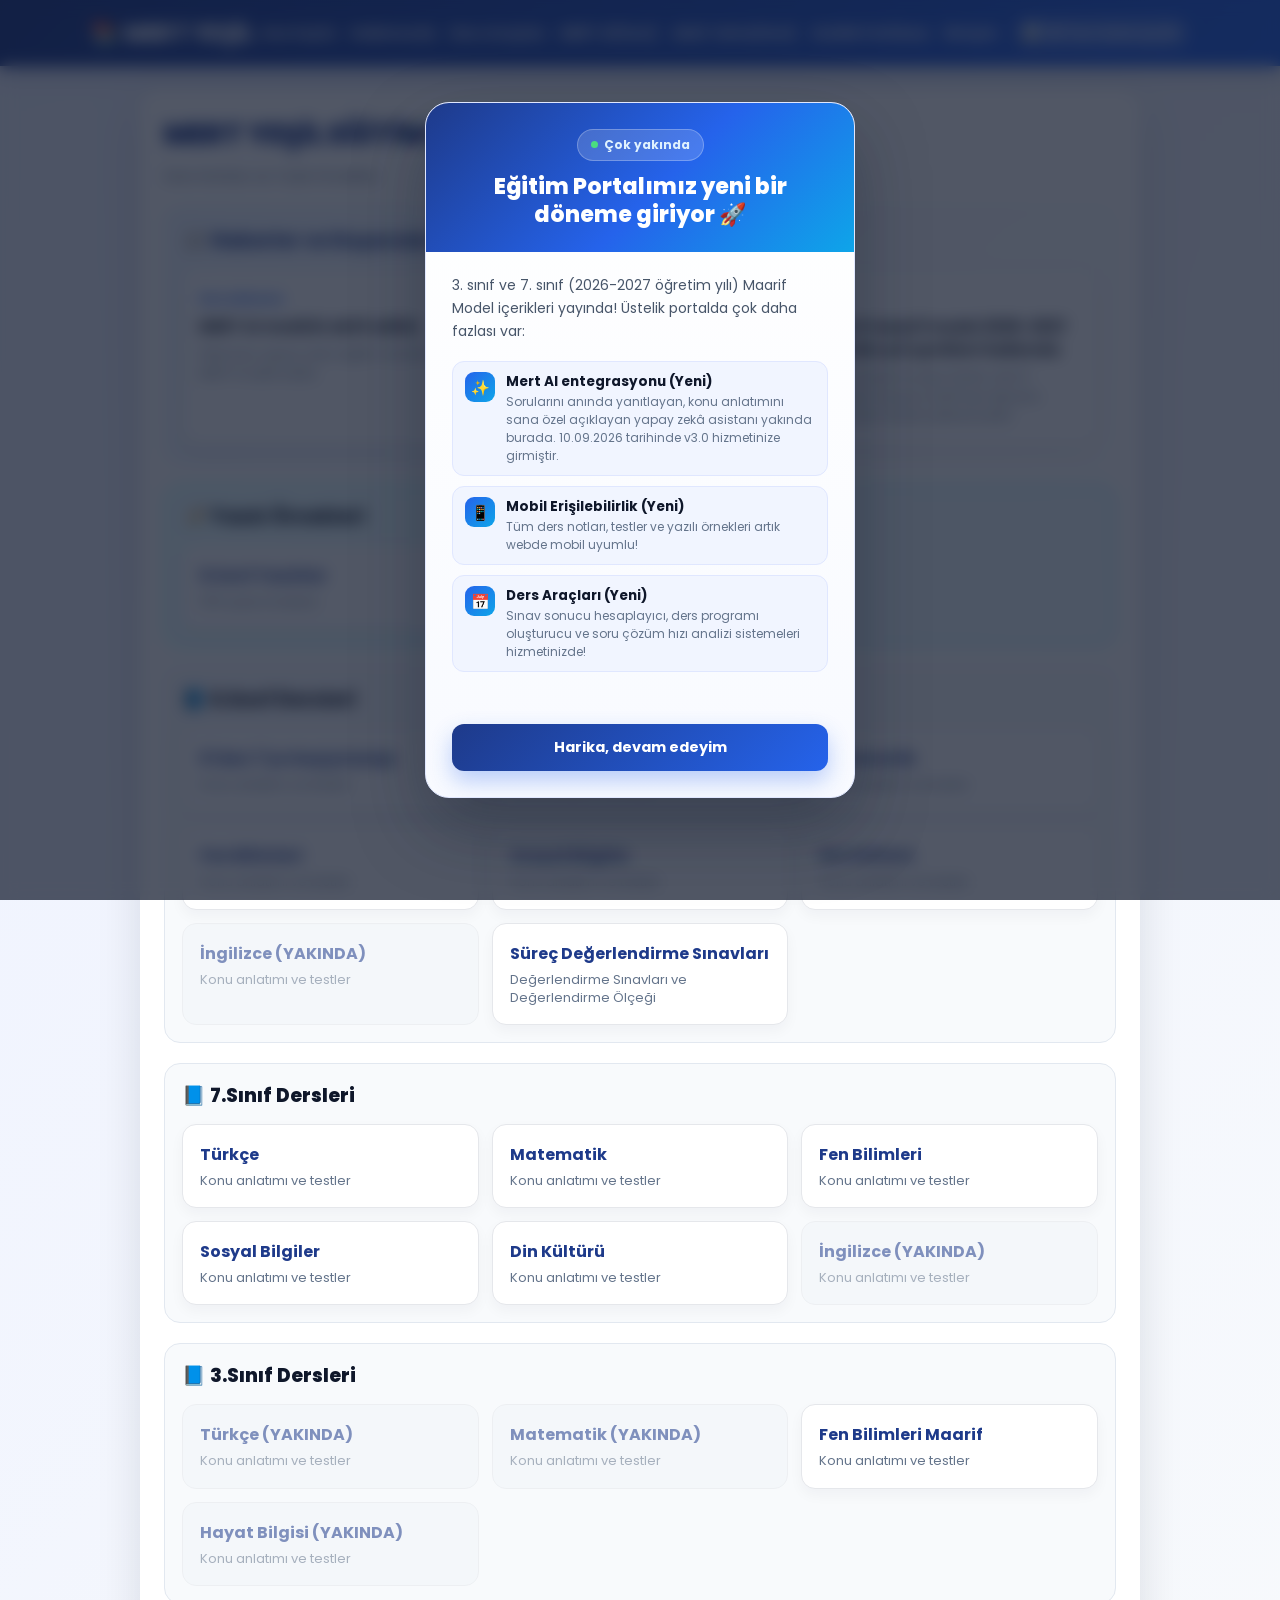
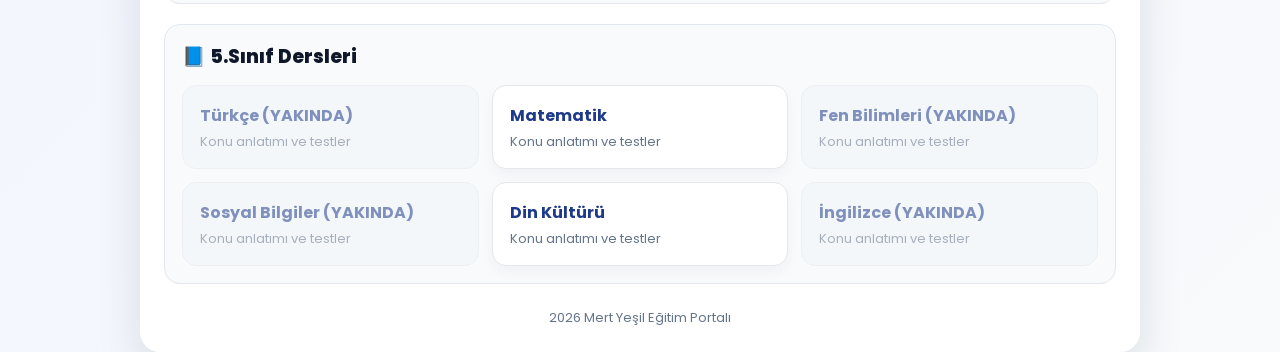
==== index.html @ f97c69ec "Rename index (1).html to index.html" ====
<!DOCTYPE html>
<html lang="tr">
<head>
<meta charset="UTF-8">
<meta name="viewport" content="width=device-width, initial-scale=1.0">
<meta name="description" content="6. Sınıf, 7. Sınıf, 5. Sınıf ve 3. Sınıf için ders notları, konu anlatımları, testler ve yazılıya hazırlık örnekleri.">
<meta name="theme-color" content="#1e3a8a">
<link rel="preconnect" href="https://fonts.googleapis.com">
<link rel="preconnect" href="https://fonts.gstatic.com" crossorigin>
<link href="https://fonts.googleapis.com/css2?family=Poppins:wght@400;500;600;700;800;900&display=swap" rel="stylesheet">
<meta name="msvalidate.01" content="4CDAB2EF53D8ACE0AD81A5FC4C48B3BE" />

<title>MERT YEŞİL Eğitim Portalı</title>

<style>
*{
margin:0;
padding:0;
box-sizing:border-box;
font-family:'Poppins',Arial,sans-serif;
}

body{
background:linear-gradient(135deg,#eef2ff,#f8fafc);
color:#0f172a;
}

header{
background:linear-gradient(135deg,#1e3a8a,#2563eb);
color:white;
padding:16px;
box-shadow:0 6px 18px rgba(30,58,138,0.25);
}

.menu{
max-width:1100px;
margin:auto;
display:flex;
justify-content:space-between;
align-items:center;
flex-wrap:wrap;
}

.logo{
font-size:23px;
font-weight:800;
letter-spacing:.3px;
}

.nav{
display:flex;
align-items:center;
gap:14px;
flex-wrap:wrap;
}

.nav a{
color:white;
text-decoration:none;
font-weight:600;
font-size:14px;
}

.nav a:hover{
opacity:0.8;
}

.site-stats{
background:rgba(255,255,255,0.15);
padding:7px 12px;
border-radius:999px;
font-size:13px;
font-weight:700;
}

.container{
max-width:1000px;
margin:auto;
margin-top:24px;
background:white;
padding:24px;
border-radius:20px;
box-shadow:0 18px 45px rgba(15,23,42,0.12);
}

.mainTitle{
font-size:28px;
font-weight:900;
color:#1e3a8a;
margin-bottom:8px;
}

.altBaslik{
color:#64748b;
margin-bottom:18px;
font-size:15px;
}

.news-section{
margin-top:20px;
background:linear-gradient(135deg,#eff6ff,#ffffff);
border:1px solid #dbeafe;
border-radius:16px;
padding:18px;
}

.news-title{
font-size:19px;
font-weight:800;
color:#1e3a8a;
margin-bottom:14px;
}

.news-grid{
display:grid;
grid-template-columns:repeat(3,1fr);
gap:12px;
}

.news-card{
background:white;
border:1px solid #e2e8f0;
border-radius:14px;
padding:15px;
box-shadow:0 8px 18px rgba(15,23,42,0.06);
}

.news-card span{
display:inline-block;
font-size:12px;
font-weight:800;
color:#2563eb;
margin-bottom:7px;
}

.news-card h3{
font-size:15px;
color:#0f172a;
margin-bottom:6px;
}

.news-card p{
font-size:13px;
color:#64748b;
line-height:1.5;
}

.class-section{
margin-top:20px;
background:#f8fafc;
border-radius:16px;
padding:17px;
border:1px solid #e2e8f0;
}

.class-title{
font-size:19px;
font-weight:800;
margin-bottom:14px;
color:#0f172a;
}

.lesson-grid{
display:grid;
grid-template-columns:repeat(3,1fr);
gap:13px;
}

.lesson{
background:white;
border-radius:14px;
padding:17px;
border:1px solid #e5e7eb;
text-decoration:none;
transition:0.25s;
box-shadow:0 6px 14px rgba(15,23,42,0.04);
display:block;
}

.lesson:hover{
transform:translateY(-4px);
box-shadow:0 14px 26px rgba(30,58,138,0.15);
border-color:#bfdbfe;
}

.lesson h3{
color:#1e3a8a;
font-size:16px;
margin-bottom:5px;
}

.lesson p{
font-size:13px;
color:#64748b;
line-height:1.4;
}

.yazili{
background:linear-gradient(135deg,#ecfeff,#f0f9ff);
border:1px solid #67e8f9;
}

/* Yakında (henüz yayınlanmamış) dersler için stil */
.lesson.yakinda{
pointer-events:none;
cursor:default;
opacity:0.55;
background:#f1f5f9;
box-shadow:none;
}

.lesson.yakinda:hover{
transform:none;
box-shadow:none;
border-color:#e5e7eb;
}

.footer{
margin-top:24px;
text-align:center;
font-size:13px;
color:#64748b;
}

/* DUYURU */

#duyuruArka{
position:fixed;
inset:0;
background:rgba(15,23,42,0.72);
backdrop-filter:blur(8px);
display:flex;
align-items:center;
justify-content:center;
z-index:9999;
padding:20px;
}

#duyuruKutu{
position:relative;
background:linear-gradient(180deg,#ffffff,#f8faff);
width:100%;
max-width:430px;
padding:0;
border-radius:24px;
text-align:center;
box-shadow:0 30px 70px rgba(15,23,42,0.35);
animation:duyuruAc .3s cubic-bezier(.2,.8,.2,1);
overflow:hidden;
border:1px solid #e0e7ff;
}

.duyuru-ust{
background:linear-gradient(135deg,#1e3a8a,#2563eb 55%,#0ea5e9);
padding:26px 26px 22px;
position:relative;
}

.duyuru-rozet{
display:inline-flex;
align-items:center;
gap:6px;
background:rgba(255,255,255,0.16);
color:#e0f2fe;
font-size:12px;
font-weight:700;
padding:6px 13px;
border-radius:999px;
margin-bottom:12px;
border:1px solid rgba(255,255,255,0.25);
}

.duyuru-rozet .nokta{
width:7px;
height:7px;
border-radius:50%;
background:#4ade80;
box-shadow:0 0 0 0 rgba(74,222,128,.6);
animation:nabiz 1.8s infinite;
}

@keyframes nabiz{
0%{box-shadow:0 0 0 0 rgba(74,222,128,.55);}
70%{box-shadow:0 0 0 9px rgba(74,222,128,0);}
100%{box-shadow:0 0 0 0 rgba(74,222,128,0);}
}

#duyuruKutu h2{
color:white;
font-size:22px;
font-weight:800;
line-height:1.3;
}

.duyuru-govde{
padding:22px 26px 28px;
}

#duyuruKutu p.duyuru-metin{
color:#475569;
font-size:14px;
line-height:1.65;
text-align:left;
}

.ozellik-listesi{
list-style:none;
text-align:left;
margin:18px 0 4px;
display:flex;
flex-direction:column;
gap:10px;
}

.ozellik-listesi li{
display:flex;
align-items:flex-start;
gap:11px;
font-size:13.5px;
color:#1e293b;
background:#f1f5ff;
border:1px solid #e0e7ff;
border-radius:12px;
padding:10px 12px;
}

.ozellik-listesi .ikon{
flex:0 0 auto;
width:30px;
height:30px;
border-radius:9px;
display:flex;
align-items:center;
justify-content:center;
font-size:15px;
background:linear-gradient(135deg,#2563eb,#0ea5e9);
color:white;
}

.ozellik-listesi strong{
display:block;
font-size:13.5px;
color:#0f172a;
}

.ozellik-listesi span.aciklama{
display:block;
font-size:12px;
color:#64748b;
margin-top:1px;
}

#duyuruButon{
margin-top:20px;
width:100%;
background:linear-gradient(135deg,#1e3a8a,#2563eb);
color:white;
border:none;
padding:13px 24px;
border-radius:12px;
cursor:pointer;
font-weight:700;
font-size:14.5px;
box-shadow:0 10px 22px rgba(37,99,235,0.3);
transition:transform .15s ease, box-shadow .15s ease;
}

#duyuruButon:hover{
transform:translateY(-2px);
box-shadow:0 14px 28px rgba(37,99,235,0.38);
}

@keyframes duyuruAc{
from{
opacity:0;
transform:scale(.94) translateY(8px);
}
to{
opacity:1;
transform:scale(1) translateY(0);
}
}

@media(max-width:800px){
.lesson-grid,
.news-grid{
grid-template-columns:repeat(2,1fr);
}
}

@media(max-width:500px){
.lesson-grid,
.news-grid{
grid-template-columns:1fr;
}

.nav{
width:100%;
justify-content:center;
margin-top:10px;
}

.mainTitle{
font-size:24px;
}
}
</style>
</head>

<body>

<div id="duyuruArka" role="dialog" aria-modal="true" aria-labelledby="duyuruBaslik" style="display:none;">
  <div id="duyuruKutu">
    <div class="duyuru-ust">
      <div class="duyuru-rozet"><span class="nokta"></span> Çok yakında</div>
      <h2 id="duyuruBaslik">Eğitim Portalımız yeni bir döneme giriyor 🚀</h2>
    </div>
    <div class="duyuru-govde">
      <p class="duyuru-metin">
        3. sınıf ve 7. sınıf (2026-2027 öğretim yılı) Maarif Model içerikleri yayında! 
		  Üstelik portalda çok daha fazlası var:
      </p>

      <ul class="ozellik-listesi">
        <li>
          <span class="ikon">✨</span>
          <span>
            <strong>Mert AI entegrasyonu (Yeni)</strong>
            <span class="aciklama">Sorularını anında yanıtlayan, konu anlatımını sana özel açıklayan yapay zekâ asistanı yakında burada. 10.09.2026 tarihinde v3.0 hizmetinize girmiştir.</span>
          </span>
        </li>
        <li>
          <span class="ikon">📱</span>
          <span>
            <strong>Mobil Erişilebilirlik (Yeni)</strong>
            <span class="aciklama">Tüm ders notları, testler ve yazılı örnekleri artık webde mobil uyumlu!</span>
          </span>
        </li>
        <li>
          <span class="ikon">📅</span>
          <span>
            <strong>Ders Araçları (Yeni)</strong>
            <span class="aciklama">Sınav sonucu hesaplayıcı, ders programı oluşturucu ve soru çözüm hızı analizi sistemeleri hizmetinizde!</span>
          </span>
        </li>
      </ul>
    </div>
    <div style="padding:0 26px 26px;">
      <button id="duyuruButon" onclick="duyuruKapat()" aria-label="Duyuruyu kapat">Harika, devam edeyim</button>
    </div>
  </div>
</div>

<header>
<div class="menu">

<div class="logo">
📚 MERT YEŞİL
</div>

<div class="nav">
<a href="#">Ana Sayfa</a>
<a href="hakkimizda.html">Hakkımızda</a>
<a href="/araclar/">Ders Araçları</a>
<a href="ai.html">MERT Aİ(Yeni)</a>
<a href="/dersler/akillitahta.html">Akıllı Tahta(Yeni)</a>
<a href="gizlilik.html">Gizlilik Politikası</a>
<a href="iletisim.html">İletişim</a>

<span class="site-stats">
📊 125'ten fazla içerik
</span>
</div>

</div>
</header>

<div class="container">

<div class="mainTitle">
MERT YEŞİL EĞİTİM PORTALI
</div>

<div class="altBaslik">
Ders Notları ve Yazılı Örnekleri
</div>

<div class="news-section">

<div class="news-title">
📰 Haberler ve Duyurular
</div>

<div class="news-grid">

<div class="news-card">
<span>Son eklenen</span>
<h3>MERT AI modülü aktif edildi.</h3>
<p>Sitemizin yapay zeka eğitim asistanı MERT AI aktif edildi.</p>
</div>
	
<div class="news-card">
<span>Son eklenen</span>
<h3>3 ve 7.Sınıflar (2026-2027 öğretim yılı için maarif modeli) içerikleri</h3>
<p>3 ve 7.Sınıflar için fen bilimleri derslerinin ilk içerikleri sistemimize yüklenmiştir.</p>
</div>

<div class="news-card">
<span>Bilgi</span>
<h3>7.Sınıf maarif model 2026-2027 öğretim yılı içerikleri hakkında</h3>
<p>7.Sınıf maarif model (2026-2027) içerikleri Haziran 2026'dan itibaren kademeli olarak yüklenecektir.</p>
</div>


</div>
</div>
	
<div class="class-section yazili">

<div class="class-title">
📝 Yazılı Örnekleri
</div>

<div class="lesson-grid">

<a class="lesson" href="dersler/6/yazili.html">
<h3>6.Sınıf Yazılılar</h3>
<p>PDF yazılı örnekleri</p>
</a>
<a class="lesson" href="dersler/7/yazili.html">
<h3>7.Sınıf Yazılılar</h3>
<p>PDF yazılı örnekleri</p>
</a>

</div>
</div>

<div class="class-section">

<div class="class-title">
📘 6.Sınıf Dersleri
</div>

<div class="lesson-grid">

<a class="lesson" href="dersler/7/yazkamp.html">
<h3>6'dan 7'ye Geçiş Kampı</h3>
<p>Konu anlatımı ve testler</p>
</a>
	
<a class="lesson" href="dersler/6/turkce.html">
<h3>Türkçe</h3>
<p>Konu anlatımı ve testler</p>
</a>

<a class="lesson" href="dersler/6/mat.html">
<h3>Matematik</h3>
<p>Konu anlatımı ve testler</p>
</a>

<a class="lesson" href="dersler/6/fen.html">
<h3>Fen Bilimleri</h3>
<p>Konu anlatımı ve testler</p>
</a>

<a class="lesson" href="dersler/6/sosyal.html">
<h3>Sosyal Bilgiler</h3>
<p>Konu anlatımı ve testler</p>
</a>

<a class="lesson" href="dersler/6/din.html">
<h3>Din Kültürü</h3>
<p>Konu anlatımı ve testler</p>
</a>

<a class="lesson yakinda" href="dersler/6/ingilizce.html" aria-disabled="true" tabindex="-1">
<h3>İngilizce (YAKINDA)</h3>
<p>Konu anlatımı ve testler</p>
</a>

<a class="lesson" href="dersler/6/sinav.html">
<h3>Süreç Değerlendirme Sınavları</h3>
<p>Değerlendirme Sınavları ve Değerlendirme Ölçeği</p>
</a>

</div>
</div>

	<div class="class-section">

<div class="class-title">
📘 7.Sınıf Dersleri
</div>

<div class="lesson-grid">

<a class="lesson" href="dersler/7/turkce.html" aria-disabled="true" tabindex="-1">
<h3>Türkçe</h3>
<p>Konu anlatımı ve testler</p>
</a>

<a class="lesson" href="dersler/7/mat.html">
<h3>Matematik</h3>
<p>Konu anlatımı ve testler</p>
</a>

<a class="lesson" href="dersler/7/fen.html">
<h3>Fen Bilimleri</h3>
<p>Konu anlatımı ve testler</p>
</a>

<a class="lesson" href="dersler/7/sosyal.html">
<h3>Sosyal Bilgiler</h3>
<p>Konu anlatımı ve testler</p>
</a>

<a class="lesson" href="dersler/7/din.html" aria-disabled="true" tabindex="-1">
<h3>Din Kültürü</h3>
<p>Konu anlatımı ve testler</p>
</a>

<a class="lesson yakinda" href="dersler/7/ingilizce.html" aria-disabled="true" tabindex="-1">
<h3>İngilizce (YAKINDA)</h3>
<p>Konu anlatımı ve testler</p>
</a>

</div>
</div>
	
<div class="class-section">
	
<div class="class-title">
📘 3.Sınıf Dersleri
</div>

<div class="lesson-grid">

<a class="lesson yakinda" href="dersler/3/turkce.html" aria-disabled="true" tabindex="-1">
<h3>Türkçe (YAKINDA)</h3>
<p>Konu anlatımı ve testler</p>
</a>

<a class="lesson yakinda" href="dersler/3/mat.html" aria-disabled="true" tabindex="-1">
<h3>Matematik (YAKINDA)</h3>
<p>Konu anlatımı ve testler</p>
</a>

<a class="lesson" href="dersler/3/fen.html">
<h3>Fen Bilimleri Maarif</h3>
<p>Konu anlatımı ve testler</p>
</a>

<a class="lesson yakinda" href="dersler/3/hayat.html" aria-disabled="true" tabindex="-1">
<h3>Hayat Bilgisi (YAKINDA)</h3>
<p>Konu anlatımı ve testler</p>
</a>

</div>
</div>
	
	
<div class="class-section">

<div class="class-title">
📘 5.Sınıf Dersleri
</div>

<div class="lesson-grid">

<a class="lesson yakinda" href="dersler/5/turkce.html" aria-disabled="true" tabindex="-1">
<h3>Türkçe (YAKINDA)</h3>
<p>Konu anlatımı ve testler</p>
</a>

<a class="lesson" href="dersler/5/mat.html">
<h3>Matematik</h3>
<p>Konu anlatımı ve testler</p>
</a>

<a class="lesson yakinda" href="dersler/5/fen.html" aria-disabled="true" tabindex="-1">
<h3>Fen Bilimleri (YAKINDA)</h3>
<p>Konu anlatımı ve testler</p>
</a>

<a class="lesson yakinda" href="dersler/5/sosyal.html" aria-disabled="true" tabindex="-1">
<h3>Sosyal Bilgiler (YAKINDA)</h3>
<p>Konu anlatımı ve testler</p>
</a>

<a class="lesson" href="dersler/5/din.html">
<h3>Din Kültürü</h3>
<p>Konu anlatımı ve testler</p>
</a>

<a class="lesson yakinda" href="dersler/5/ingilizce.html" aria-disabled="true" tabindex="-1">
<h3>İngilizce (YAKINDA)</h3>
<p>Konu anlatımı ve testler</p>
</a>

</div>
</div>

<div class="footer">
2026 Mert Yeşil Eğitim Portalı
</div>

</div>

<script>
function duyuruKapat(){
  document.getElementById("duyuruArka").style.display = "none";
}

document.addEventListener("DOMContentLoaded", function(){
  document.getElementById("duyuruArka").style.display = "flex";

  // Arka plana tıklayınca kapat
  document.getElementById("duyuruArka").addEventListener("click", function(e){
    if(e.target.id === "duyuruArka"){
      duyuruKapat();
    }
  });

  // Esc tuşu ile kapat
  document.addEventListener("keydown", function(e){
    if(e.key === "Escape"){
      var kutu = document.getElementById("duyuruArka");
      if(kutu.style.display !== "none"){
        duyuruKapat();
      }
    }
  });
});
</script>

</body>
</html>
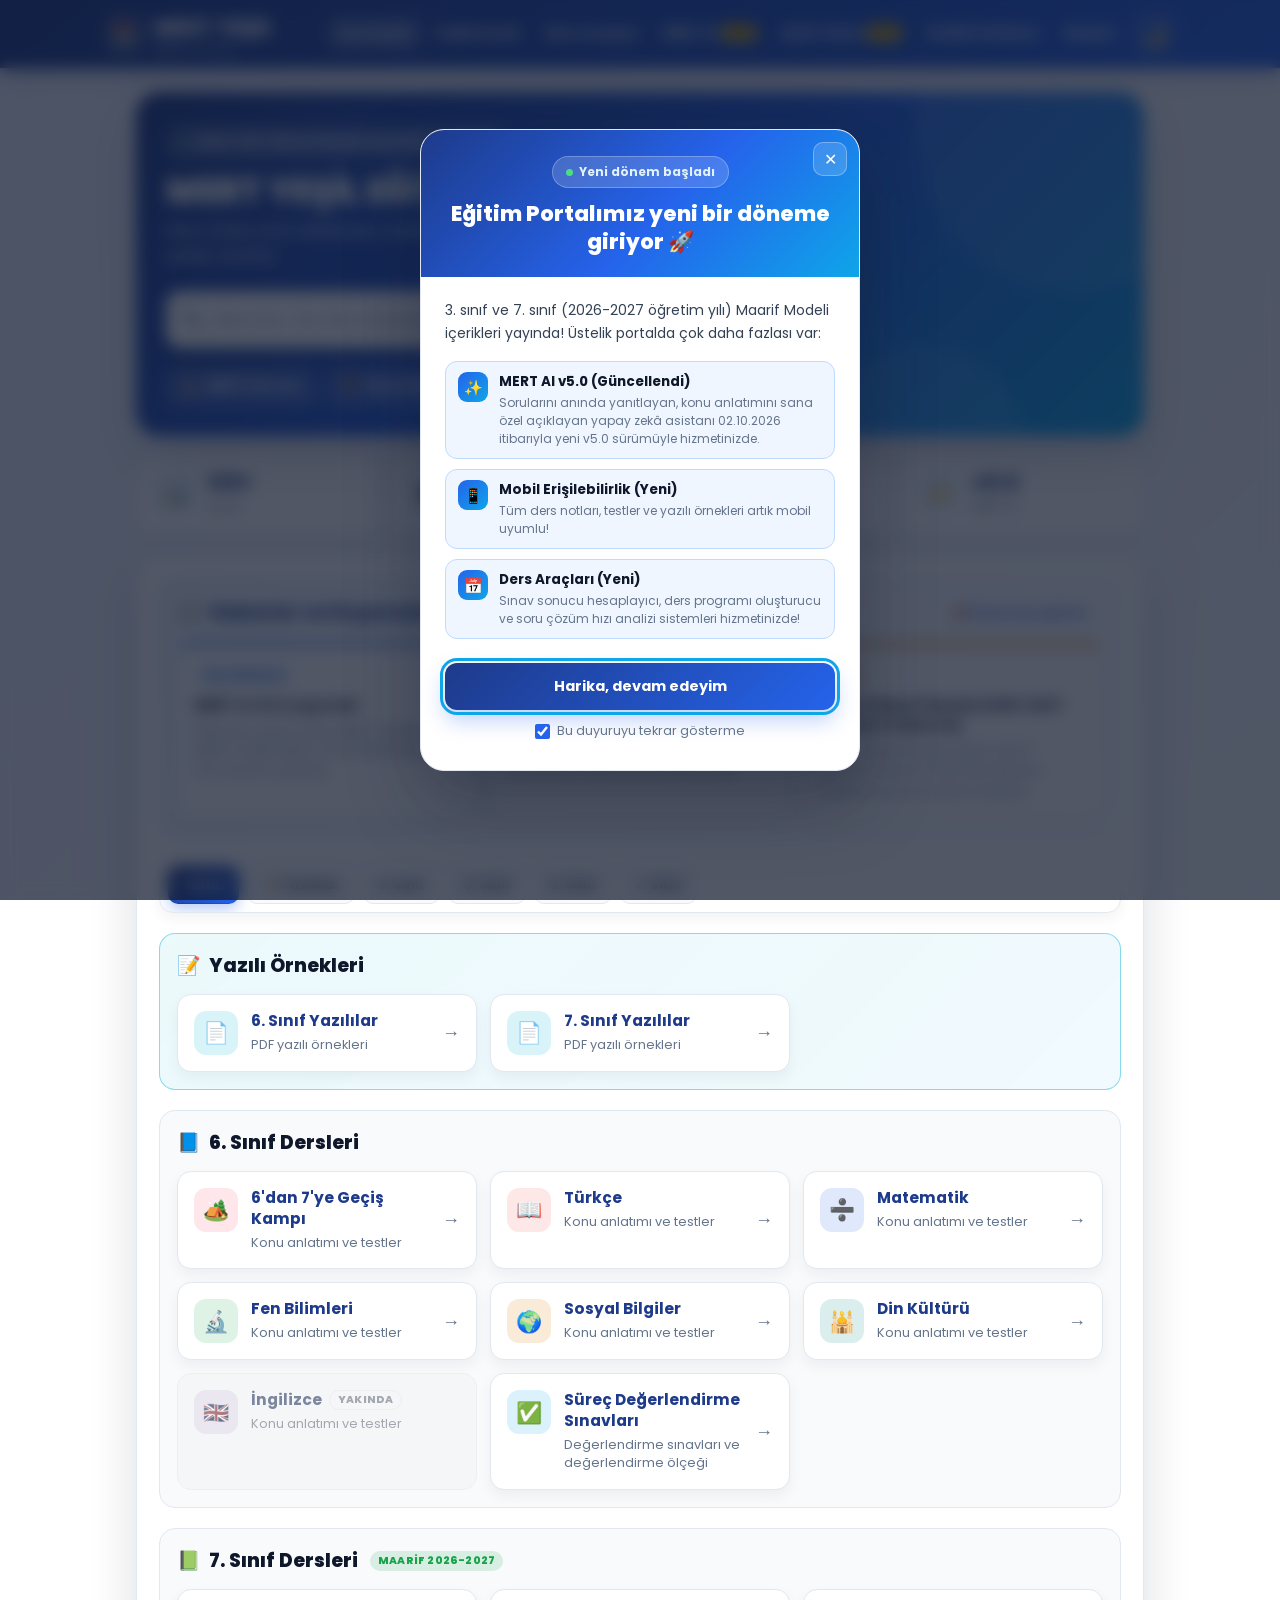
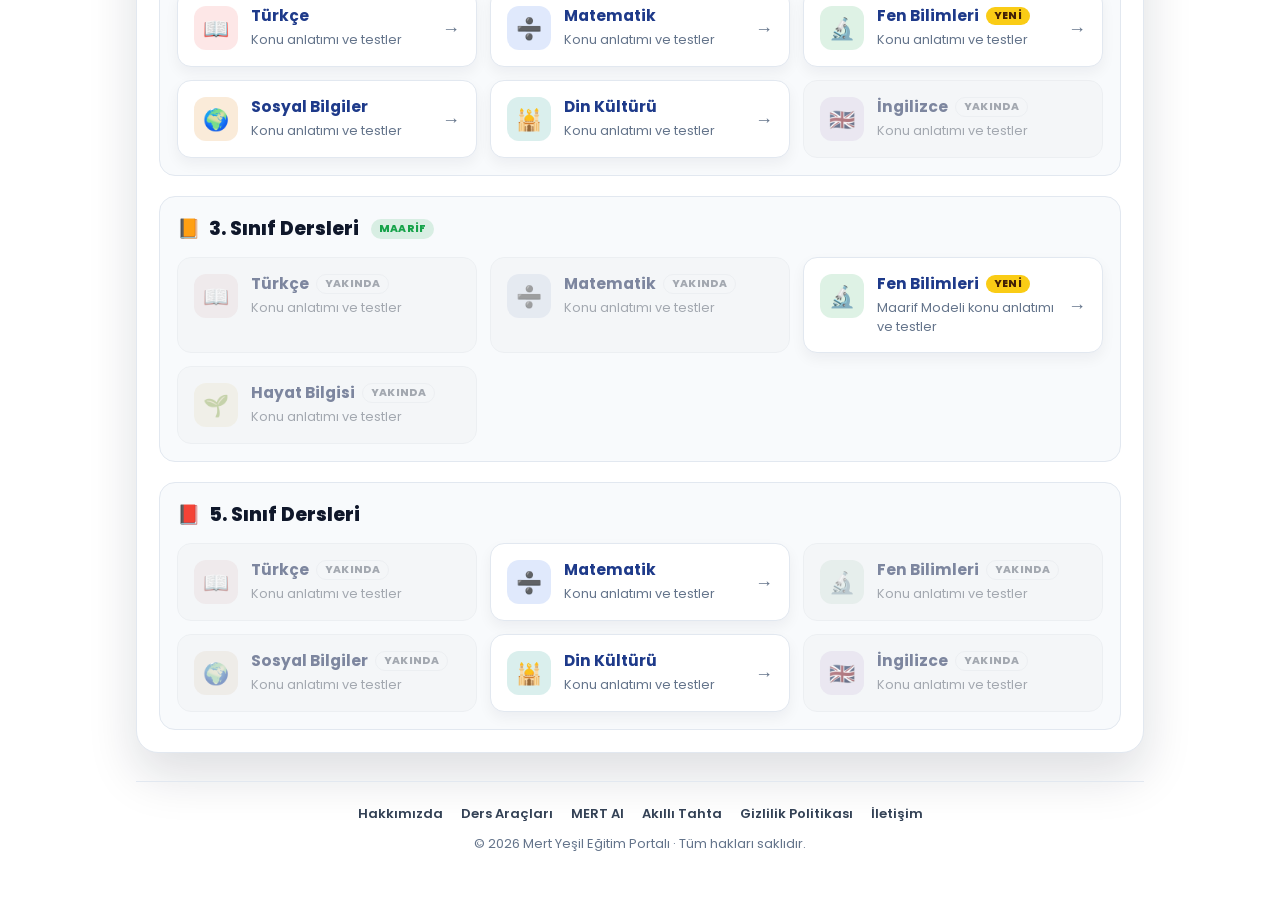
==== commit ab1f7478: "Update greeting from 'Hello' to 'Goodbye'" ====
--- a/index.html
+++ b/index.html
@@ -3,16 +3,125 @@
 <head>
 <meta charset="UTF-8">
 <meta name="viewport" content="width=device-width, initial-scale=1.0">
-<meta name="description" content="6. Sınıf, 7. Sınıf, 5. Sınıf ve 3. Sınıf için ders notları, konu anlatımları, testler ve yazılıya hazırlık örnekleri.">
-<meta name="theme-color" content="#1e3a8a">
+<meta name="description" content="3, 5, 6 ve 7. sınıflar için ders notları, konu anlatımları, testler, Maarif Modeli içerikleri ve yazılıya hazırlık örnekleri. MERT AI eğitim asistanı ve ücretsiz ders araçları.">
+<meta name="keywords" content="ders notları, yazılı örnekleri, 6. sınıf, 7. sınıf, 5. sınıf, 3. sınıf, maarif modeli, konu anlatımı, test, MERT AI">
+<meta name="author" content="Mert Yeşil">
+<meta name="theme-color" content="#1e3a8a" media="(prefers-color-scheme: light)">
+<meta name="theme-color" content="#0b1220" media="(prefers-color-scheme: dark)">
+<meta name="msvalidate.01" content="4CDAB2EF53D8ACE0AD81A5FC4C48B3BE" />
+
+<meta property="og:type" content="website">
+<meta property="og:locale" content="tr_TR">
+<meta property="og:title" content="MERT YEŞİL Eğitim Portalı">
+<meta property="og:description" content="Ders notları, konu anlatımları, testler ve yazılı örnekleri tek yerde.">
+<meta name="twitter:card" content="summary">
+
+<link rel="icon" href="data:image/svg+xml,<svg xmlns='http://www.w3.org/2000/svg' viewBox='0 0 100 100'><text y='.9em' font-size='90'>📚</text></svg>">
 <link rel="preconnect" href="https://fonts.googleapis.com">
 <link rel="preconnect" href="https://fonts.gstatic.com" crossorigin>
 <link href="https://fonts.googleapis.com/css2?family=Poppins:wght@400;500;600;700;800;900&display=swap" rel="stylesheet">
-<meta name="msvalidate.01" content="4CDAB2EF53D8ACE0AD81A5FC4C48B3BE" />
 
 <title>MERT YEŞİL Eğitim Portalı</title>
 
+<script type="application/ld+json">
+{
+  "@context":"https://schema.org",
+  "@type":"EducationalOrganization",
+  "name":"MERT YEŞİL Eğitim Portalı",
+  "description":"3, 5, 6 ve 7. sınıflar için ders notları, konu anlatımları, testler ve yazılı örnekleri.",
+  "inLanguage":"tr"
+}
+</script>
+
+<script>
+/* Tema, sayfa çizilmeden önce uygulanır (yanıp sönmeyi önler) */
+(function(){
+  try{
+    var t = localStorage.getItem("tema");
+    if(t === "dark" || t === "light"){ document.documentElement.setAttribute("data-theme", t); }
+  }catch(e){}
+})();
+</script>
+
 <style>
+/* ========== TEMA DEĞİŞKENLERİ ========== */
+:root{
+--bg1:#eef2ff;
+--bg2:#f8fafc;
+--surface:#ffffff;
+--surface-2:#f8fafc;
+--surface-3:#f1f5f9;
+--border:#e2e8f0;
+--border-strong:#cbd5e1;
+--text:#0f172a;
+--text-2:#334155;
+--muted:#64748b;
+--primary:#2563eb;
+--primary-dark:#1e3a8a;
+--primary-soft:#eff6ff;
+--primary-border:#bfdbfe;
+--accent:#0ea5e9;
+--success:#16a34a;
+--warning:#d97706;
+--shadow-sm:0 6px 14px rgba(15,23,42,0.05);
+--shadow-md:0 14px 30px rgba(30,58,138,0.14);
+--shadow-lg:0 22px 50px rgba(15,23,42,0.14);
+--radius:16px;
+--header-h:68px;
+color-scheme:light;
+}
+
+@media (prefers-color-scheme: dark){
+:root:not([data-theme="light"]){
+--bg1:#0b1220;
+--bg2:#0f172a;
+--surface:#111a2e;
+--surface-2:#0f1729;
+--surface-3:#1a2540;
+--border:#22304d;
+--border-strong:#334366;
+--text:#e2e8f0;
+--text-2:#cbd5e1;
+--muted:#94a3b8;
+--primary:#60a5fa;
+--primary-dark:#93c5fd;
+--primary-soft:#13213d;
+--primary-border:#2b4a80;
+--accent:#38bdf8;
+--success:#4ade80;
+--warning:#fbbf24;
+--shadow-sm:0 6px 14px rgba(0,0,0,0.25);
+--shadow-md:0 14px 30px rgba(0,0,0,0.4);
+--shadow-lg:0 22px 50px rgba(0,0,0,0.45);
+color-scheme:dark;
+}
+}
+
+:root[data-theme="dark"]{
+--bg1:#0b1220;
+--bg2:#0f172a;
+--surface:#111a2e;
+--surface-2:#0f1729;
+--surface-3:#1a2540;
+--border:#22304d;
+--border-strong:#334366;
+--text:#e2e8f0;
+--text-2:#cbd5e1;
+--muted:#94a3b8;
+--primary:#60a5fa;
+--primary-dark:#93c5fd;
+--primary-soft:#13213d;
+--primary-border:#2b4a80;
+--accent:#38bdf8;
+--success:#4ade80;
+--warning:#fbbf24;
+--shadow-sm:0 6px 14px rgba(0,0,0,0.25);
+--shadow-md:0 14px 30px rgba(0,0,0,0.4);
+--shadow-lg:0 22px 50px rgba(0,0,0,0.45);
+color-scheme:dark;
+}
+
+/* ========== TEMEL ========== */
 *{
 margin:0;
 padding:0;
@@ -20,96 +129,389 @@
 font-family:'Poppins',Arial,sans-serif;
 }
 
+html{
+scroll-behavior:smooth;
+scroll-padding-top:calc(var(--header-h) + 16px);
+}
+
 body{
-background:linear-gradient(135deg,#eef2ff,#f8fafc);
-color:#0f172a;
-}
-
+background:linear-gradient(135deg,var(--bg1),var(--bg2));
+background-attachment:fixed;
+color:var(--text);
+min-height:100vh;
+transition:background .3s ease,color .3s ease;
+}
+
+a{color:inherit;}
+
+:focus-visible{
+outline:3px solid var(--accent);
+outline-offset:2px;
+border-radius:8px;
+}
+
+.sr-only{
+position:absolute;
+width:1px;height:1px;
+padding:0;margin:-1px;
+overflow:hidden;clip:rect(0,0,0,0);
+white-space:nowrap;border:0;
+}
+
+.atla-link{
+position:absolute;
+left:12px;
+top:-60px;
+background:var(--primary);
+color:white;
+padding:10px 16px;
+border-radius:10px;
+font-weight:700;
+z-index:10000;
+text-decoration:none;
+transition:top .2s;
+}
+.atla-link:focus{top:12px;}
+
+/* ========== ÜST MENÜ ========== */
 header{
+position:sticky;
+top:0;
+z-index:900;
 background:linear-gradient(135deg,#1e3a8a,#2563eb);
 color:white;
-padding:16px;
 box-shadow:0 6px 18px rgba(30,58,138,0.25);
 }
 
 .menu{
 max-width:1100px;
 margin:auto;
+min-height:var(--header-h);
+padding:10px 16px;
 display:flex;
 justify-content:space-between;
 align-items:center;
-flex-wrap:wrap;
+gap:12px;
 }
 
 .logo{
-font-size:23px;
+display:flex;
+align-items:center;
+gap:10px;
+font-size:21px;
 font-weight:800;
 letter-spacing:.3px;
+color:white;
+text-decoration:none;
+white-space:nowrap;
+}
+
+.logo-ikon{
+width:38px;height:38px;
+border-radius:11px;
+background:rgba(255,255,255,0.16);
+border:1px solid rgba(255,255,255,0.25);
+display:flex;align-items:center;justify-content:center;
+font-size:20px;
+}
+
+.logo small{
+display:block;
+font-size:11px;
+font-weight:500;
+opacity:.8;
+letter-spacing:.4px;
+margin-top:-3px;
 }
 
 .nav{
 display:flex;
 align-items:center;
-gap:14px;
-flex-wrap:wrap;
+gap:4px;
 }
 
 .nav a{
 color:white;
 text-decoration:none;
 font-weight:600;
-font-size:14px;
-}
-
-.nav a:hover{
-opacity:0.8;
-}
-
-.site-stats{
+font-size:13.5px;
+padding:8px 10px;
+border-radius:10px;
+transition:background .2s;
+white-space:nowrap;
+}
+
+.nav a:hover,
+.nav a[aria-current="page"]{
 background:rgba(255,255,255,0.15);
-padding:7px 12px;
+}
+
+.etiket-yeni{
+display:inline-block;
+font-size:9.5px;
+font-weight:800;
+background:#facc15;
+color:#422006;
+padding:1px 6px;
 border-radius:999px;
-font-size:13px;
+margin-left:4px;
+vertical-align:2px;
+letter-spacing:.3px;
+}
+
+.menu-sag{
+display:flex;
+align-items:center;
+gap:8px;
+}
+
+.ikon-buton{
+width:40px;height:40px;
+border-radius:11px;
+border:1px solid rgba(255,255,255,0.25);
+background:rgba(255,255,255,0.12);
+color:white;
+font-size:18px;
+cursor:pointer;
+display:flex;align-items:center;justify-content:center;
+transition:background .2s,transform .15s;
+}
+.ikon-buton:hover{background:rgba(255,255,255,0.22);}
+.ikon-buton:active{transform:scale(.94);}
+
+#menuButon{display:none;}
+
+/* ========== İÇERİK ========== */
+main{
+max-width:1040px;
+margin:auto;
+padding:24px 16px 40px;
+}
+
+/* ========== HERO ========== */
+.hero{
+position:relative;
+overflow:hidden;
+background:linear-gradient(135deg,#1e3a8a,#2563eb 55%,#0ea5e9);
+color:white;
+border-radius:24px;
+padding:34px 30px 30px;
+box-shadow:var(--shadow-lg);
+}
+
+.hero::before,
+.hero::after{
+content:"";
+position:absolute;
+border-radius:50%;
+background:rgba(255,255,255,0.08);
+pointer-events:none;
+}
+.hero::before{width:320px;height:320px;right:-90px;top:-120px;}
+.hero::after{width:200px;height:200px;right:120px;bottom:-110px;}
+
+.hero-icerik{position:relative;z-index:1;}
+
+.hero-rozet{
+display:inline-flex;
+align-items:center;
+gap:7px;
+background:rgba(255,255,255,0.16);
+border:1px solid rgba(255,255,255,0.25);
+padding:6px 13px;
+border-radius:999px;
+font-size:12.5px;
 font-weight:700;
-}
-
+margin-bottom:14px;
+}
+
+.mainTitle{
+font-size:34px;
+font-weight:900;
+line-height:1.15;
+margin-bottom:8px;
+letter-spacing:-.3px;
+}
+
+.altBaslik{
+font-size:15.5px;
+opacity:.92;
+max-width:620px;
+line-height:1.6;
+}
+
+/* Arama */
+.arama-kutu{
+margin-top:22px;
+position:relative;
+max-width:620px;
+}
+
+.arama-kutu .arama-ikon{
+position:absolute;
+left:16px;top:50%;
+transform:translateY(-50%);
+font-size:17px;
+pointer-events:none;
+}
+
+#arama{
+width:100%;
+padding:15px 92px 15px 46px;
+border-radius:14px;
+border:2px solid transparent;
+background:white;
+color:#0f172a;
+font-size:15px;
+font-weight:500;
+box-shadow:0 12px 28px rgba(15,23,42,0.22);
+transition:border-color .2s;
+}
+#arama::placeholder{color:#94a3b8;}
+#arama:focus{outline:none;border-color:#7dd3fc;}
+
+.kisayol{
+position:absolute;
+right:12px;top:50%;
+transform:translateY(-50%);
+font-size:11.5px;
+font-weight:700;
+color:#64748b;
+background:#f1f5f9;
+border:1px solid #e2e8f0;
+padding:3px 8px;
+border-radius:7px;
+}
+
+#aramaTemizle{
+position:absolute;
+right:10px;top:50%;
+transform:translateY(-50%);
+border:none;
+background:#f1f5f9;
+color:#334155;
+width:30px;height:30px;
+border-radius:9px;
+cursor:pointer;
+font-size:15px;
+display:none;
+}
+
+/* Hızlı erişim */
+.hizli-erisim{
+display:flex;
+flex-wrap:wrap;
+gap:10px;
+margin-top:18px;
+}
+
+.hizli-erisim a{
+display:inline-flex;
+align-items:center;
+gap:8px;
+background:rgba(255,255,255,0.14);
+border:1px solid rgba(255,255,255,0.28);
+color:white;
+text-decoration:none;
+font-weight:700;
+font-size:13.5px;
+padding:9px 14px;
+border-radius:12px;
+transition:background .2s,transform .15s;
+}
+.hizli-erisim a:hover{background:rgba(255,255,255,0.24);transform:translateY(-2px);}
+
+/* İstatistikler */
+.istatistikler{
+display:grid;
+grid-template-columns:repeat(4,1fr);
+gap:12px;
+margin-top:18px;
+}
+
+.istatistik{
+background:var(--surface);
+border:1px solid var(--border);
+border-radius:var(--radius);
+padding:16px;
+box-shadow:var(--shadow-sm);
+display:flex;
+align-items:center;
+gap:12px;
+}
+
+.istatistik .ist-ikon{
+width:42px;height:42px;
+flex:0 0 auto;
+border-radius:12px;
+background:var(--primary-soft);
+display:flex;align-items:center;justify-content:center;
+font-size:20px;
+}
+
+.istatistik strong{
+display:block;
+font-size:20px;
+font-weight:800;
+color:var(--primary-dark);
+line-height:1.1;
+}
+
+.istatistik span{
+font-size:12.5px;
+color:var(--muted);
+}
+
+/* ========== KUTU / BÖLÜMLER ========== */
 .container{
-max-width:1000px;
-margin:auto;
-margin-top:24px;
-background:white;
-padding:24px;
-border-radius:20px;
-box-shadow:0 18px 45px rgba(15,23,42,0.12);
-}
-
-.mainTitle{
-font-size:28px;
-font-weight:900;
-color:#1e3a8a;
-margin-bottom:8px;
-}
-
-.altBaslik{
-color:#64748b;
-margin-bottom:18px;
-font-size:15px;
-}
-
-.news-section{
 margin-top:20px;
-background:linear-gradient(135deg,#eff6ff,#ffffff);
-border:1px solid #dbeafe;
-border-radius:16px;
-padding:18px;
-}
-
-.news-title{
+background:var(--surface);
+padding:22px;
+border-radius:22px;
+box-shadow:var(--shadow-lg);
+border:1px solid var(--border);
+}
+
+.bolum-baslik{
+display:flex;
+align-items:center;
+justify-content:space-between;
+gap:10px;
+flex-wrap:wrap;
+margin-bottom:14px;
+}
+
+.news-title,
+.class-title{
 font-size:19px;
 font-weight:800;
-color:#1e3a8a;
-margin-bottom:14px;
-}
+color:var(--text);
+display:flex;
+align-items:center;
+gap:8px;
+}
+
+.news-title{color:var(--primary-dark);}
+
+/* Haberler */
+.news-section{
+background:linear-gradient(135deg,var(--primary-soft),var(--surface));
+border:1px solid var(--primary-border);
+border-radius:var(--radius);
+padding:18px;
+}
+
+.duyuru-tekrar{
+border:1px solid var(--primary-border);
+background:var(--surface);
+color:var(--primary);
+font-weight:700;
+font-size:12.5px;
+padding:6px 12px;
+border-radius:10px;
+cursor:pointer;
+}
+.duyuru-tekrar:hover{background:var(--primary-soft);}
 
 .news-grid{
 display:grid;
@@ -118,47 +520,92 @@
 }
 
 .news-card{
-background:white;
-border:1px solid #e2e8f0;
+background:var(--surface);
+border:1px solid var(--border);
 border-radius:14px;
 padding:15px;
-box-shadow:0 8px 18px rgba(15,23,42,0.06);
-}
-
-.news-card span{
+box-shadow:var(--shadow-sm);
+border-top:3px solid var(--primary);
+}
+
+.news-card.bilgi{border-top-color:var(--warning);}
+
+.news-card .haber-etiket{
 display:inline-block;
-font-size:12px;
+font-size:11.5px;
 font-weight:800;
-color:#2563eb;
-margin-bottom:7px;
+color:var(--primary);
+background:var(--primary-soft);
+padding:3px 9px;
+border-radius:999px;
+margin-bottom:8px;
+}
+
+.news-card.bilgi .haber-etiket{
+color:var(--warning);
+background:rgba(217,119,6,0.12);
 }
 
 .news-card h3{
-font-size:15px;
-color:#0f172a;
+font-size:14.5px;
+color:var(--text);
 margin-bottom:6px;
+line-height:1.4;
 }
 
 .news-card p{
 font-size:13px;
-color:#64748b;
-line-height:1.5;
+color:var(--muted);
+line-height:1.55;
+}
+
+/* Filtre çipleri */
+.filtreler{
+position:sticky;
+top:calc(var(--header-h) + 8px);
+z-index:50;
+margin-top:20px;
+display:flex;
+gap:8px;
+overflow-x:auto;
+padding:8px;
+background:var(--surface);
+border:1px solid var(--border);
+border-radius:14px;
+box-shadow:var(--shadow-sm);
+scrollbar-width:none;
+}
+.filtreler::-webkit-scrollbar{display:none;}
+
+.filtre{
+flex:0 0 auto;
+border:1px solid var(--border);
+background:var(--surface-2);
+color:var(--text-2);
+font-weight:700;
+font-size:13px;
+padding:8px 14px;
+border-radius:10px;
+cursor:pointer;
+transition:all .2s;
+}
+.filtre:hover{border-color:var(--primary-border);color:var(--primary);}
+.filtre[aria-pressed="true"]{
+background:linear-gradient(135deg,#1e3a8a,#2563eb);
+color:white;
+border-color:transparent;
+box-shadow:0 6px 14px rgba(37,99,235,0.3);
 }
 
 .class-section{
 margin-top:20px;
-background:#f8fafc;
-border-radius:16px;
+background:var(--surface-2);
+border-radius:var(--radius);
 padding:17px;
-border:1px solid #e2e8f0;
-}
-
-.class-title{
-font-size:19px;
-font-weight:800;
-margin-bottom:14px;
-color:#0f172a;
-}
+border:1px solid var(--border);
+}
+
+.class-section[hidden]{display:none;}
 
 .lesson-grid{
 display:grid;
@@ -167,88 +614,210 @@
 }
 
 .lesson{
-background:white;
+position:relative;
+background:var(--surface);
 border-radius:14px;
-padding:17px;
-border:1px solid #e5e7eb;
+padding:16px;
+border:1px solid var(--border);
 text-decoration:none;
-transition:0.25s;
-box-shadow:0 6px 14px rgba(15,23,42,0.04);
-display:block;
-}
+transition:transform .25s,box-shadow .25s,border-color .25s;
+box-shadow:var(--shadow-sm);
+display:flex;
+align-items:flex-start;
+gap:13px;
+}
+
+.lesson[hidden]{display:none;}
 
 .lesson:hover{
 transform:translateY(-4px);
-box-shadow:0 14px 26px rgba(30,58,138,0.15);
-border-color:#bfdbfe;
-}
+box-shadow:var(--shadow-md);
+border-color:var(--primary-border);
+}
+
+.ders-ikon{
+flex:0 0 auto;
+width:44px;height:44px;
+border-radius:12px;
+display:flex;align-items:center;justify-content:center;
+font-size:21px;
+background:var(--ikon-bg,var(--primary-soft));
+}
+
+.ders-metin{min-width:0;flex:1;}
 
 .lesson h3{
-color:#1e3a8a;
-font-size:16px;
-margin-bottom:5px;
+color:var(--primary-dark);
+font-size:15.5px;
+margin-bottom:4px;
+line-height:1.35;
 }
 
 .lesson p{
-font-size:13px;
-color:#64748b;
-line-height:1.4;
-}
+font-size:12.8px;
+color:var(--muted);
+line-height:1.45;
+}
+
+.lesson .ok{
+align-self:center;
+color:var(--muted);
+font-size:18px;
+transition:transform .2s,color .2s;
+}
+.lesson:hover .ok{transform:translateX(4px);color:var(--primary);}
+
+.rozet{
+display:inline-block;
+font-size:10.5px;
+font-weight:800;
+padding:2px 8px;
+border-radius:999px;
+margin-left:4px;
+vertical-align:2px;
+letter-spacing:.2px;
+}
+.rozet.maarif{background:rgba(22,163,74,0.14);color:var(--success);}
+.rozet.yeni{background:#facc15;color:#422006;}
+.rozet.yakinda-rozet{background:var(--surface-3);color:var(--muted);border:1px solid var(--border);}
+
+/* Ders renkleri */
+.ders-turkce{--ikon-bg:rgba(239,68,68,0.13);}
+.ders-mat{--ikon-bg:rgba(37,99,235,0.14);}
+.ders-fen{--ikon-bg:rgba(22,163,74,0.14);}
+.ders-sosyal{--ikon-bg:rgba(217,119,6,0.15);}
+.ders-din{--ikon-bg:rgba(13,148,136,0.15);}
+.ders-ing{--ikon-bg:rgba(147,51,234,0.14);}
+.ders-hayat{--ikon-bg:rgba(234,179,8,0.18);}
+.ders-sinav{--ikon-bg:rgba(14,165,233,0.15);}
+.ders-kamp{--ikon-bg:rgba(244,63,94,0.13);}
+.ders-yazili{--ikon-bg:rgba(6,182,212,0.15);}
 
 .yazili{
-background:linear-gradient(135deg,#ecfeff,#f0f9ff);
-border:1px solid #67e8f9;
-}
-
-/* Yakında (henüz yayınlanmamış) dersler için stil */
+background:linear-gradient(135deg,rgba(6,182,212,0.08),rgba(14,165,233,0.06));
+border:1px solid rgba(6,182,212,0.45);
+}
+
+/* Yakında (henüz yayınlanmamış) dersler */
 .lesson.yakinda{
 pointer-events:none;
 cursor:default;
-opacity:0.55;
-background:#f1f5f9;
+opacity:0.6;
+background:var(--surface-3);
 box-shadow:none;
-}
-
-.lesson.yakinda:hover{
-transform:none;
-box-shadow:none;
-border-color:#e5e7eb;
-}
-
+filter:grayscale(.5);
+}
+.lesson.yakinda .ok{display:none;}
+
+/* Sonuç yok */
+#sonucYok{
+display:none;
+margin-top:20px;
+text-align:center;
+padding:34px 16px;
+border:2px dashed var(--border-strong);
+border-radius:var(--radius);
+color:var(--muted);
+}
+#sonucYok .buyuk{font-size:38px;margin-bottom:8px;}
+#sonucYok strong{display:block;color:var(--text);font-size:16px;margin-bottom:4px;}
+
+mark{
+background:rgba(250,204,21,0.45);
+color:inherit;
+border-radius:4px;
+padding:0 2px;
+}
+
+/* ========== FOOTER ========== */
 .footer{
-margin-top:24px;
+margin-top:28px;
+padding:22px 16px;
+border-top:1px solid var(--border);
 text-align:center;
 font-size:13px;
-color:#64748b;
-}
-
-/* DUYURU */
-
+color:var(--muted);
+}
+
+.footer-linkler{
+display:flex;
+flex-wrap:wrap;
+justify-content:center;
+gap:6px 18px;
+margin-bottom:10px;
+}
+
+.footer-linkler a{
+color:var(--text-2);
+text-decoration:none;
+font-weight:600;
+}
+.footer-linkler a:hover{color:var(--primary);}
+
+/* Yukarı çık */
+#yukariButon{
+position:fixed;
+right:18px;
+bottom:18px;
+width:46px;height:46px;
+border-radius:14px;
+border:none;
+background:linear-gradient(135deg,#1e3a8a,#2563eb);
+color:white;
+font-size:20px;
+cursor:pointer;
+box-shadow:0 10px 24px rgba(37,99,235,0.4);
+opacity:0;
+visibility:hidden;
+transform:translateY(10px);
+transition:opacity .25s,transform .25s,visibility .25s;
+z-index:800;
+}
+#yukariButon.goster{opacity:1;visibility:visible;transform:translateY(0);}
+
+/* ========== DUYURU ========== */
 #duyuruArka{
 position:fixed;
 inset:0;
 background:rgba(15,23,42,0.72);
 backdrop-filter:blur(8px);
-display:flex;
+-webkit-backdrop-filter:blur(8px);
+display:none;
 align-items:center;
 justify-content:center;
 z-index:9999;
 padding:20px;
 }
 
+#duyuruArka.acik{display:flex;}
+
 #duyuruKutu{
 position:relative;
-background:linear-gradient(180deg,#ffffff,#f8faff);
+background:var(--surface);
 width:100%;
-max-width:430px;
-padding:0;
+max-width:440px;
+max-height:calc(100vh - 40px);
+overflow-y:auto;
 border-radius:24px;
 text-align:center;
 box-shadow:0 30px 70px rgba(15,23,42,0.35);
 animation:duyuruAc .3s cubic-bezier(.2,.8,.2,1);
-overflow:hidden;
-border:1px solid #e0e7ff;
-}
+border:1px solid var(--border);
+}
+
+#duyuruKapatX{
+position:absolute;
+top:12px;right:12px;
+width:34px;height:34px;
+border-radius:10px;
+border:1px solid rgba(255,255,255,0.3);
+background:rgba(255,255,255,0.15);
+color:white;
+font-size:16px;
+cursor:pointer;
+z-index:2;
+}
+#duyuruKapatX:hover{background:rgba(255,255,255,0.28);}
 
 .duyuru-ust{
 background:linear-gradient(135deg,#1e3a8a,#2563eb 55%,#0ea5e9);
@@ -270,12 +839,11 @@
 border:1px solid rgba(255,255,255,0.25);
 }
 
-.duyuru-rozet .nokta{
+.nokta{
 width:7px;
 height:7px;
 border-radius:50%;
 background:#4ade80;
-box-shadow:0 0 0 0 rgba(74,222,128,.6);
 animation:nabiz 1.8s infinite;
 }
 
@@ -287,17 +855,17 @@
 
 #duyuruKutu h2{
 color:white;
-font-size:22px;
+font-size:21px;
 font-weight:800;
 line-height:1.3;
 }
 
 .duyuru-govde{
-padding:22px 26px 28px;
-}
-
-#duyuruKutu p.duyuru-metin{
-color:#475569;
+padding:22px 24px 6px;
+}
+
+.duyuru-metin{
+color:var(--text-2);
 font-size:14px;
 line-height:1.65;
 text-align:left;
@@ -306,7 +874,7 @@
 .ozellik-listesi{
 list-style:none;
 text-align:left;
-margin:18px 0 4px;
+margin:16px 0 4px;
 display:flex;
 flex-direction:column;
 gap:10px;
@@ -317,9 +885,9 @@
 align-items:flex-start;
 gap:11px;
 font-size:13.5px;
-color:#1e293b;
-background:#f1f5ff;
-border:1px solid #e0e7ff;
+color:var(--text);
+background:var(--primary-soft);
+border:1px solid var(--primary-border);
 border-radius:12px;
 padding:10px 12px;
 }
@@ -334,24 +902,27 @@
 justify-content:center;
 font-size:15px;
 background:linear-gradient(135deg,#2563eb,#0ea5e9);
-color:white;
 }
 
 .ozellik-listesi strong{
 display:block;
 font-size:13.5px;
-color:#0f172a;
-}
-
-.ozellik-listesi span.aciklama{
+color:var(--text);
+}
+
+.ozellik-listesi .aciklama{
 display:block;
 font-size:12px;
-color:#64748b;
-margin-top:1px;
+color:var(--muted);
+margin-top:2px;
+line-height:1.5;
+}
+
+.duyuru-alt{
+padding:14px 24px 24px;
 }
 
 #duyuruButon{
-margin-top:20px;
 width:100%;
 background:linear-gradient(135deg,#1e3a8a,#2563eb);
 color:white;
@@ -362,7 +933,7 @@
 font-weight:700;
 font-size:14.5px;
 box-shadow:0 10px 22px rgba(37,99,235,0.3);
-transition:transform .15s ease, box-shadow .15s ease;
+transition:transform .15s ease,box-shadow .15s ease;
 }
 
 #duyuruButon:hover{
@@ -370,367 +941,713 @@
 box-shadow:0 14px 28px rgba(37,99,235,0.38);
 }
 
+.tekrar-gosterme{
+display:inline-flex;
+align-items:center;
+gap:7px;
+margin-top:12px;
+font-size:12.5px;
+color:var(--muted);
+cursor:pointer;
+user-select:none;
+}
+.tekrar-gosterme input{accent-color:var(--primary);width:15px;height:15px;cursor:pointer;}
+
 @keyframes duyuruAc{
-from{
-opacity:0;
-transform:scale(.94) translateY(8px);
-}
-to{
-opacity:1;
-transform:scale(1) translateY(0);
-}
+from{opacity:0;transform:scale(.94) translateY(8px);}
+to{opacity:1;transform:scale(1) translateY(0);}
+}
+
+/* Kartların görünüme girişi */
+.gir{opacity:0;transform:translateY(14px);}
+.gir.gorundu{opacity:1;transform:none;transition:opacity .5s ease,transform .5s ease;}
+
+/* ========== DUYARLI ========== */
+@media(max-width:960px){
+#menuButon{display:flex;}
+
+.nav{
+position:absolute;
+top:100%;
+left:0;right:0;
+flex-direction:column;
+align-items:stretch;
+gap:2px;
+padding:10px 16px 16px;
+background:linear-gradient(180deg,#1e3a8a,#1d4ed8);
+box-shadow:0 18px 30px rgba(15,23,42,0.3);
+display:none;
+}
+.nav.acik{display:flex;}
+.nav a{padding:12px 14px;font-size:14.5px;}
 }
 
 @media(max-width:800px){
 .lesson-grid,
-.news-grid{
-grid-template-columns:repeat(2,1fr);
-}
-}
-
-@media(max-width:500px){
+.news-grid{grid-template-columns:repeat(2,1fr);}
+.istatistikler{grid-template-columns:repeat(2,1fr);}
+.mainTitle{font-size:28px;}
+}
+
+@media(max-width:540px){
 .lesson-grid,
-.news-grid{
-grid-template-columns:1fr;
-}
-
-.nav{
-width:100%;
-justify-content:center;
-margin-top:10px;
-}
-
-.mainTitle{
-font-size:24px;
-}
+.news-grid{grid-template-columns:1fr;}
+
+main{padding:16px 12px 32px;}
+.hero{padding:26px 20px 22px;border-radius:20px;}
+.mainTitle{font-size:24px;}
+.altBaslik{font-size:14px;}
+.container{padding:16px;border-radius:18px;}
+.class-section,.news-section{padding:14px;}
+.kisayol{display:none;}
+#arama{padding-right:48px;}
+.logo{font-size:18px;}
+.logo small{display:none;}
+.istatistik{padding:12px;}
+.istatistik strong{font-size:17px;}
+}
+
+@media (prefers-reduced-motion: reduce){
+*,*::before,*::after{
+animation-duration:.01ms !important;
+animation-iteration-count:1 !important;
+transition-duration:.01ms !important;
+scroll-behavior:auto !important;
+}
+.gir{opacity:1;transform:none;}
+}
+
+@media print{
+header,#yukariButon,.filtreler,.hero .arama-kutu,.hizli-erisim,#duyuruArka{display:none !important;}
+body{background:white;}
 }
 </style>
 </head>
 
 <body>
 
-<div id="duyuruArka" role="dialog" aria-modal="true" aria-labelledby="duyuruBaslik" style="display:none;">
+<a class="atla-link" href="#dersler">İçeriğe atla</a>
+
+<!-- ========== DUYURU PENCERESİ ========== -->
+<div id="duyuruArka" role="dialog" aria-modal="true" aria-labelledby="duyuruBaslik" aria-describedby="duyuruMetin">
   <div id="duyuruKutu">
+    <button id="duyuruKapatX" type="button" aria-label="Duyuruyu kapat">✕</button>
     <div class="duyuru-ust">
-      <div class="duyuru-rozet"><span class="nokta"></span> Çok yakında</div>
+      <div class="duyuru-rozet"><span class="nokta"></span> Yeni dönem başladı</div>
       <h2 id="duyuruBaslik">Eğitim Portalımız yeni bir döneme giriyor 🚀</h2>
     </div>
     <div class="duyuru-govde">
-      <p class="duyuru-metin">
-        3. sınıf ve 7. sınıf (2026-2027 öğretim yılı) Maarif Model içerikleri yayında! 
-		  Üstelik portalda çok daha fazlası var:
+      <p class="duyuru-metin" id="duyuruMetin">
+        3. sınıf ve 7. sınıf (2026-2027 öğretim yılı) Maarif Modeli içerikleri yayında!
+        Üstelik portalda çok daha fazlası var:
       </p>
 
       <ul class="ozellik-listesi">
         <li>
-          <span class="ikon">✨</span>
+          <span class="ikon" aria-hidden="true">✨</span>
           <span>
-            <strong>Mert AI entegrasyonu (Yeni)</strong>
-            <span class="aciklama">Sorularını anında yanıtlayan, konu anlatımını sana özel açıklayan yapay zekâ asistanı yakında burada. 10.09.2026 tarihinde v3.0 hizmetinize girmiştir.</span>
+            <strong>MERT AI v5.0 (Güncellendi)</strong>
+            <span class="aciklama">Sorularını anında yanıtlayan, konu anlatımını sana özel açıklayan yapay zekâ asistanı 02.10.2026 itibarıyla yeni v5.0 sürümüyle hizmetinizde.</span>
           </span>
         </li>
         <li>
-          <span class="ikon">📱</span>
+          <span class="ikon" aria-hidden="true">📱</span>
           <span>
             <strong>Mobil Erişilebilirlik (Yeni)</strong>
-            <span class="aciklama">Tüm ders notları, testler ve yazılı örnekleri artık webde mobil uyumlu!</span>
+            <span class="aciklama">Tüm ders notları, testler ve yazılı örnekleri artık mobil uyumlu!</span>
           </span>
         </li>
         <li>
-          <span class="ikon">📅</span>
+          <span class="ikon" aria-hidden="true">📅</span>
           <span>
             <strong>Ders Araçları (Yeni)</strong>
-            <span class="aciklama">Sınav sonucu hesaplayıcı, ders programı oluşturucu ve soru çözüm hızı analizi sistemeleri hizmetinizde!</span>
+            <span class="aciklama">Sınav sonucu hesaplayıcı, ders programı oluşturucu ve soru çözüm hızı analizi sistemleri hizmetinizde!</span>
           </span>
         </li>
       </ul>
     </div>
-    <div style="padding:0 26px 26px;">
-      <button id="duyuruButon" onclick="duyuruKapat()" aria-label="Duyuruyu kapat">Harika, devam edeyim</button>
+    <div class="duyuru-alt">
+      <button id="duyuruButon" type="button">Harika, devam edeyim</button>
+      <label class="tekrar-gosterme">
+        <input type="checkbox" id="tekrarGosterme" checked>
+        Bu duyuruyu tekrar gösterme
+      </label>
     </div>
   </div>
 </div>
 
+<!-- ========== ÜST MENÜ ========== -->
 <header>
 <div class="menu">
 
-<div class="logo">
-📚 MERT YEŞİL
-</div>
-
-<div class="nav">
-<a href="#">Ana Sayfa</a>
+<a class="logo" href="#" aria-label="MERT YEŞİL Eğitim Portalı ana sayfa">
+<span class="logo-ikon" aria-hidden="true">📚</span>
+<span>MERT YEŞİL<small>Eğitim Portalı</small></span>
+</a>
+
+<div class="menu-sag">
+<nav class="nav" id="anaMenu" aria-label="Ana menü">
+<a href="#" aria-current="page">Ana Sayfa</a>
 <a href="hakkimizda.html">Hakkımızda</a>
 <a href="/araclar/">Ders Araçları</a>
-<a href="ai.html">MERT Aİ(Yeni)</a>
-<a href="/dersler/akillitahta.html">Akıllı Tahta(Yeni)</a>
+<a href="ai.html">MERT AI<span class="etiket-yeni">YENİ</span></a>
+<a href="/dersler/akillitahta.html">Akıllı Tahta<span class="etiket-yeni">YENİ</span></a>
 <a href="gizlilik.html">Gizlilik Politikası</a>
 <a href="iletisim.html">İletişim</a>
-
-<span class="site-stats">
-📊 125'ten fazla içerik
-</span>
+</nav>
+
+<button class="ikon-buton" id="temaButon" type="button" aria-label="Koyu temaya geç" title="Tema değiştir">🌙</button>
+<button class="ikon-buton" id="menuButon" type="button" aria-label="Menüyü aç" aria-expanded="false" aria-controls="anaMenu">☰</button>
 </div>
 
 </div>
 </header>
 
+<main>
+
+<!-- ========== HERO ========== -->
+<section class="hero" aria-labelledby="anaBaslik">
+<div class="hero-icerik">
+<div class="hero-rozet"><span class="nokta"></span> 2026-2027 Maarif Modeli içerikleri yayında</div>
+<h1 class="mainTitle" id="anaBaslik">MERT YEŞİL EĞİTİM PORTALI</h1>
+<p class="altBaslik">Ders notları, konu anlatımları, testler ve yazılı örnekleri — 3, 5, 6 ve 7. sınıflar için tek yerde, ücretsiz.</p>
+
+<div class="arama-kutu" role="search">
+<span class="arama-ikon" aria-hidden="true">🔍</span>
+<label for="arama" class="sr-only">Ders veya içerik ara</label>
+<input type="search" id="arama" placeholder="Ders ara… (ör. fen, matematik, yazılı)" autocomplete="off">
+<span class="kisayol" id="kisayol" aria-hidden="true">/</span>
+<button type="button" id="aramaTemizle" aria-label="Aramayı temizle">✕</button>
+</div>
+
+<div class="hizli-erisim">
+<a href="ai.html"><span aria-hidden="true">🤖</span> MERT AI'a sor</a>
+<a href="/araclar/"><span aria-hidden="true">🧮</span> Ders Araçları</a>
+<a href="/dersler/akillitahta.html"><span aria-hidden="true">🖥️</span> Akıllı Tahta</a>
+<a href="#yazililar"><span aria-hidden="true">📝</span> Yazılılar</a>
+</div>
+</div>
+</section>
+
+<div class="istatistikler" aria-label="Portal istatistikleri">
+<div class="istatistik"><span class="ist-ikon" aria-hidden="true">📊</span><div><strong>125+</strong><span>içerik</span></div></div>
+<div class="istatistik"><span class="ist-ikon" aria-hidden="true">🎓</span><div><strong>4</strong><span>sınıf düzeyi</span></div></div>
+<div class="istatistik"><span class="ist-ikon" aria-hidden="true">📚</span><div><strong id="aktifDersSayisi">–</strong><span>yayında ders</span></div></div>
+<div class="istatistik"><span class="ist-ikon" aria-hidden="true">✨</span><div><strong>v5.0</strong><span>MERT AI</span></div></div>
+</div>
+
 <div class="container">
 
-<div class="mainTitle">
-MERT YEŞİL EĞİTİM PORTALI
-</div>
-
-<div class="altBaslik">
-Ders Notları ve Yazılı Örnekleri
-</div>
-
-<div class="news-section">
-
-<div class="news-title">
-📰 Haberler ve Duyurular
+<!-- ========== HABERLER ========== -->
+<section class="news-section" aria-labelledby="haberBaslik">
+
+<div class="bolum-baslik">
+<h2 class="news-title" id="haberBaslik"><span aria-hidden="true">📰</span> Haberler ve Duyurular</h2>
+<button type="button" class="duyuru-tekrar" id="duyuruTekrar">📣 Duyuruyu göster</button>
 </div>
 
 <div class="news-grid">
 
-<div class="news-card">
-<span>Son eklenen</span>
-<h3>MERT AI modülü aktif edildi.</h3>
-<p>Sitemizin yapay zeka eğitim asistanı MERT AI aktif edildi.</p>
-</div>
-	
-<div class="news-card">
-<span>Son eklenen</span>
-<h3>3 ve 7.Sınıflar (2026-2027 öğretim yılı için maarif modeli) içerikleri</h3>
-<p>3 ve 7.Sınıflar için fen bilimleri derslerinin ilk içerikleri sistemimize yüklenmiştir.</p>
-</div>
-
-<div class="news-card">
-<span>Bilgi</span>
-<h3>7.Sınıf maarif model 2026-2027 öğretim yılı içerikleri hakkında</h3>
-<p>7.Sınıf maarif model (2026-2027) içerikleri Haziran 2026'dan itibaren kademeli olarak yüklenecektir.</p>
-</div>
-
-
-</div>
-</div>
-	
-<div class="class-section yazili">
-
-<div class="class-title">
-📝 Yazılı Örnekleri
+<article class="news-card">
+<span class="haber-etiket">Son eklenen</span>
+<h3>MERT AI v5.0 yayında!</h3>
+<p>Sitemizin yapay zekâ eğitim asistanı MERT AI aktif edildi. 02.10.2026 itibarıyla v5.0 sürümü yayında.</p>
+</article>
+
+<article class="news-card">
+<span class="haber-etiket">Son eklenen</span>
+<h3>3 ve 7. Sınıflar (2026-2027 Maarif Modeli) içerikleri</h3>
+<p>3 ve 7. sınıflar için Fen Bilimleri derslerinin ilk içerikleri sistemimize yüklenmiştir.</p>
+</article>
+
+<article class="news-card bilgi">
+<span class="haber-etiket">Bilgi</span>
+<h3>7. Sınıf Maarif Modeli 2026-2027 içerikleri hakkında</h3>
+<p>7. sınıf Maarif Modeli (2026-2027) içerikleri Haziran 2026'dan itibaren kademeli olarak yüklenmektedir.</p>
+</article>
+
+</div>
+</section>
+
+<!-- ========== FİLTRE ========== -->
+<div class="filtreler" role="toolbar" aria-label="Sınıfa göre filtrele" id="dersler">
+<button type="button" class="filtre" data-filtre="hepsi" aria-pressed="true">Tümü</button>
+<button type="button" class="filtre" data-filtre="yazili" aria-pressed="false">📝 Yazılılar</button>
+<button type="button" class="filtre" data-filtre="3" aria-pressed="false">3. Sınıf</button>
+<button type="button" class="filtre" data-filtre="5" aria-pressed="false">5. Sınıf</button>
+<button type="button" class="filtre" data-filtre="6" aria-pressed="false">6. Sınıf</button>
+<button type="button" class="filtre" data-filtre="7" aria-pressed="false">7. Sınıf</button>
+</div>
+
+<p class="sr-only" id="aramaDurum" aria-live="polite"></p>
+
+<!-- ========== YAZILILAR ========== -->
+<section class="class-section yazili" data-grup="yazili" id="yazililar" aria-labelledby="b-yazili">
+
+<div class="bolum-baslik">
+<h2 class="class-title" id="b-yazili"><span aria-hidden="true">📝</span> Yazılı Örnekleri</h2>
 </div>
 
 <div class="lesson-grid">
 
-<a class="lesson" href="dersler/6/yazili.html">
-<h3>6.Sınıf Yazılılar</h3>
-<p>PDF yazılı örnekleri</p>
-</a>
-<a class="lesson" href="dersler/7/yazili.html">
-<h3>7.Sınıf Yazılılar</h3>
-<p>PDF yazılı örnekleri</p>
-</a>
-
-</div>
-</div>
-
-<div class="class-section">
-
-<div class="class-title">
-📘 6.Sınıf Dersleri
+<a class="lesson ders-yazili" href="dersler/6/yazili.html">
+<span class="ders-ikon" aria-hidden="true">📄</span>
+<span class="ders-metin"><h3>6. Sınıf Yazılılar</h3><p>PDF yazılı örnekleri</p></span>
+<span class="ok" aria-hidden="true">→</span>
+</a>
+
+<a class="lesson ders-yazili" href="dersler/7/yazili.html">
+<span class="ders-ikon" aria-hidden="true">📄</span>
+<span class="ders-metin"><h3>7. Sınıf Yazılılar</h3><p>PDF yazılı örnekleri</p></span>
+<span class="ok" aria-hidden="true">→</span>
+</a>
+
+</div>
+</section>
+
+<!-- ========== 6. SINIF ========== -->
+<section class="class-section" data-grup="6" id="sinif-6" aria-labelledby="b-6">
+
+<div class="bolum-baslik">
+<h2 class="class-title" id="b-6"><span aria-hidden="true">📘</span> 6. Sınıf Dersleri</h2>
 </div>
 
 <div class="lesson-grid">
 
-<a class="lesson" href="dersler/7/yazkamp.html">
-<h3>6'dan 7'ye Geçiş Kampı</h3>
-<p>Konu anlatımı ve testler</p>
-</a>
-	
-<a class="lesson" href="dersler/6/turkce.html">
-<h3>Türkçe</h3>
-<p>Konu anlatımı ve testler</p>
-</a>
-
-<a class="lesson" href="dersler/6/mat.html">
-<h3>Matematik</h3>
-<p>Konu anlatımı ve testler</p>
-</a>
-
-<a class="lesson" href="dersler/6/fen.html">
-<h3>Fen Bilimleri</h3>
-<p>Konu anlatımı ve testler</p>
-</a>
-
-<a class="lesson" href="dersler/6/sosyal.html">
-<h3>Sosyal Bilgiler</h3>
-<p>Konu anlatımı ve testler</p>
-</a>
-
-<a class="lesson" href="dersler/6/din.html">
-<h3>Din Kültürü</h3>
-<p>Konu anlatımı ve testler</p>
-</a>
-
-<a class="lesson yakinda" href="dersler/6/ingilizce.html" aria-disabled="true" tabindex="-1">
-<h3>İngilizce (YAKINDA)</h3>
-<p>Konu anlatımı ve testler</p>
-</a>
-
-<a class="lesson" href="dersler/6/sinav.html">
-<h3>Süreç Değerlendirme Sınavları</h3>
-<p>Değerlendirme Sınavları ve Değerlendirme Ölçeği</p>
-</a>
-
-</div>
-</div>
-
-	<div class="class-section">
-
-<div class="class-title">
-📘 7.Sınıf Dersleri
+<a class="lesson ders-kamp" href="dersler/7/yazkamp.html">
+<span class="ders-ikon" aria-hidden="true">🏕️</span>
+<span class="ders-metin"><h3>6'dan 7'ye Geçiş Kampı</h3><p>Konu anlatımı ve testler</p></span>
+<span class="ok" aria-hidden="true">→</span>
+</a>
+
+<a class="lesson ders-turkce" href="dersler/6/turkce.html">
+<span class="ders-ikon" aria-hidden="true">📖</span>
+<span class="ders-metin"><h3>Türkçe</h3><p>Konu anlatımı ve testler</p></span>
+<span class="ok" aria-hidden="true">→</span>
+</a>
+
+<a class="lesson ders-mat" href="dersler/6/mat.html">
+<span class="ders-ikon" aria-hidden="true">➗</span>
+<span class="ders-metin"><h3>Matematik</h3><p>Konu anlatımı ve testler</p></span>
+<span class="ok" aria-hidden="true">→</span>
+</a>
+
+<a class="lesson ders-fen" href="dersler/6/fen.html">
+<span class="ders-ikon" aria-hidden="true">🔬</span>
+<span class="ders-metin"><h3>Fen Bilimleri</h3><p>Konu anlatımı ve testler</p></span>
+<span class="ok" aria-hidden="true">→</span>
+</a>
+
+<a class="lesson ders-sosyal" href="dersler/6/sosyal.html">
+<span class="ders-ikon" aria-hidden="true">🌍</span>
+<span class="ders-metin"><h3>Sosyal Bilgiler</h3><p>Konu anlatımı ve testler</p></span>
+<span class="ok" aria-hidden="true">→</span>
+</a>
+
+<a class="lesson ders-din" href="dersler/6/din.html">
+<span class="ders-ikon" aria-hidden="true">🕌</span>
+<span class="ders-metin"><h3>Din Kültürü</h3><p>Konu anlatımı ve testler</p></span>
+<span class="ok" aria-hidden="true">→</span>
+</a>
+
+<a class="lesson ders-ing yakinda" href="dersler/6/ingilizce.html" aria-disabled="true" tabindex="-1">
+<span class="ders-ikon" aria-hidden="true">🇬🇧</span>
+<span class="ders-metin"><h3>İngilizce <span class="rozet yakinda-rozet">YAKINDA</span></h3><p>Konu anlatımı ve testler</p></span>
+<span class="ok" aria-hidden="true">→</span>
+</a>
+
+<a class="lesson ders-sinav" href="dersler/6/sinav.html">
+<span class="ders-ikon" aria-hidden="true">✅</span>
+<span class="ders-metin"><h3>Süreç Değerlendirme Sınavları</h3><p>Değerlendirme sınavları ve değerlendirme ölçeği</p></span>
+<span class="ok" aria-hidden="true">→</span>
+</a>
+
+</div>
+</section>
+
+<!-- ========== 7. SINIF ========== -->
+<section class="class-section" data-grup="7" id="sinif-7" aria-labelledby="b-7">
+
+<div class="bolum-baslik">
+<h2 class="class-title" id="b-7"><span aria-hidden="true">📗</span> 7. Sınıf Dersleri <span class="rozet maarif">MAARİF 2026-2027</span></h2>
 </div>
 
 <div class="lesson-grid">
 
-<a class="lesson" href="dersler/7/turkce.html" aria-disabled="true" tabindex="-1">
-<h3>Türkçe</h3>
-<p>Konu anlatımı ve testler</p>
-</a>
-
-<a class="lesson" href="dersler/7/mat.html">
-<h3>Matematik</h3>
-<p>Konu anlatımı ve testler</p>
-</a>
-
-<a class="lesson" href="dersler/7/fen.html">
-<h3>Fen Bilimleri</h3>
-<p>Konu anlatımı ve testler</p>
-</a>
-
-<a class="lesson" href="dersler/7/sosyal.html">
-<h3>Sosyal Bilgiler</h3>
-<p>Konu anlatımı ve testler</p>
-</a>
-
-<a class="lesson" href="dersler/7/din.html" aria-disabled="true" tabindex="-1">
-<h3>Din Kültürü</h3>
-<p>Konu anlatımı ve testler</p>
-</a>
-
-<a class="lesson yakinda" href="dersler/7/ingilizce.html" aria-disabled="true" tabindex="-1">
-<h3>İngilizce (YAKINDA)</h3>
-<p>Konu anlatımı ve testler</p>
-</a>
-
-</div>
-</div>
-	
-<div class="class-section">
-	
-<div class="class-title">
-📘 3.Sınıf Dersleri
+<a class="lesson ders-turkce" href="dersler/7/turkce.html">
+<span class="ders-ikon" aria-hidden="true">📖</span>
+<span class="ders-metin"><h3>Türkçe</h3><p>Konu anlatımı ve testler</p></span>
+<span class="ok" aria-hidden="true">→</span>
+</a>
+
+<a class="lesson ders-mat" href="dersler/7/mat.html">
+<span class="ders-ikon" aria-hidden="true">➗</span>
+<span class="ders-metin"><h3>Matematik</h3><p>Konu anlatımı ve testler</p></span>
+<span class="ok" aria-hidden="true">→</span>
+</a>
+
+<a class="lesson ders-fen" href="dersler/7/fen.html">
+<span class="ders-ikon" aria-hidden="true">🔬</span>
+<span class="ders-metin"><h3>Fen Bilimleri <span class="rozet yeni">YENİ</span></h3><p>Konu anlatımı ve testler</p></span>
+<span class="ok" aria-hidden="true">→</span>
+</a>
+
+<a class="lesson ders-sosyal" href="dersler/7/sosyal.html">
+<span class="ders-ikon" aria-hidden="true">🌍</span>
+<span class="ders-metin"><h3>Sosyal Bilgiler</h3><p>Konu anlatımı ve testler</p></span>
+<span class="ok" aria-hidden="true">→</span>
+</a>
+
+<a class="lesson ders-din" href="dersler/7/din.html">
+<span class="ders-ikon" aria-hidden="true">🕌</span>
+<span class="ders-metin"><h3>Din Kültürü</h3><p>Konu anlatımı ve testler</p></span>
+<span class="ok" aria-hidden="true">→</span>
+</a>
+
+<a class="lesson ders-ing yakinda" href="dersler/7/ingilizce.html" aria-disabled="true" tabindex="-1">
+<span class="ders-ikon" aria-hidden="true">🇬🇧</span>
+<span class="ders-metin"><h3>İngilizce <span class="rozet yakinda-rozet">YAKINDA</span></h3><p>Konu anlatımı ve testler</p></span>
+<span class="ok" aria-hidden="true">→</span>
+</a>
+
+</div>
+</section>
+
+<!-- ========== 3. SINIF ========== -->
+<section class="class-section" data-grup="3" id="sinif-3" aria-labelledby="b-3">
+
+<div class="bolum-baslik">
+<h2 class="class-title" id="b-3"><span aria-hidden="true">📙</span> 3. Sınıf Dersleri <span class="rozet maarif">MAARİF</span></h2>
 </div>
 
 <div class="lesson-grid">
 
-<a class="lesson yakinda" href="dersler/3/turkce.html" aria-disabled="true" tabindex="-1">
-<h3>Türkçe (YAKINDA)</h3>
-<p>Konu anlatımı ve testler</p>
-</a>
-
-<a class="lesson yakinda" href="dersler/3/mat.html" aria-disabled="true" tabindex="-1">
-<h3>Matematik (YAKINDA)</h3>
-<p>Konu anlatımı ve testler</p>
-</a>
-
-<a class="lesson" href="dersler/3/fen.html">
-<h3>Fen Bilimleri Maarif</h3>
-<p>Konu anlatımı ve testler</p>
-</a>
-
-<a class="lesson yakinda" href="dersler/3/hayat.html" aria-disabled="true" tabindex="-1">
-<h3>Hayat Bilgisi (YAKINDA)</h3>
-<p>Konu anlatımı ve testler</p>
-</a>
-
-</div>
-</div>
-	
-	
-<div class="class-section">
-
-<div class="class-title">
-📘 5.Sınıf Dersleri
+<a class="lesson ders-turkce yakinda" href="dersler/3/turkce.html" aria-disabled="true" tabindex="-1">
+<span class="ders-ikon" aria-hidden="true">📖</span>
+<span class="ders-metin"><h3>Türkçe <span class="rozet yakinda-rozet">YAKINDA</span></h3><p>Konu anlatımı ve testler</p></span>
+<span class="ok" aria-hidden="true">→</span>
+</a>
+
+<a class="lesson ders-mat yakinda" href="dersler/3/mat.html" aria-disabled="true" tabindex="-1">
+<span class="ders-ikon" aria-hidden="true">➗</span>
+<span class="ders-metin"><h3>Matematik <span class="rozet yakinda-rozet">YAKINDA</span></h3><p>Konu anlatımı ve testler</p></span>
+<span class="ok" aria-hidden="true">→</span>
+</a>
+
+<a class="lesson ders-fen" href="dersler/3/fen.html">
+<span class="ders-ikon" aria-hidden="true">🔬</span>
+<span class="ders-metin"><h3>Fen Bilimleri <span class="rozet yeni">YENİ</span></h3><p>Maarif Modeli konu anlatımı ve testler</p></span>
+<span class="ok" aria-hidden="true">→</span>
+</a>
+
+<a class="lesson ders-hayat yakinda" href="dersler/3/hayat.html" aria-disabled="true" tabindex="-1">
+<span class="ders-ikon" aria-hidden="true">🌱</span>
+<span class="ders-metin"><h3>Hayat Bilgisi <span class="rozet yakinda-rozet">YAKINDA</span></h3><p>Konu anlatımı ve testler</p></span>
+<span class="ok" aria-hidden="true">→</span>
+</a>
+
+</div>
+</section>
+
+<!-- ========== 5. SINIF ========== -->
+<section class="class-section" data-grup="5" id="sinif-5" aria-labelledby="b-5">
+
+<div class="bolum-baslik">
+<h2 class="class-title" id="b-5"><span aria-hidden="true">📕</span> 5. Sınıf Dersleri</h2>
 </div>
 
 <div class="lesson-grid">
 
-<a class="lesson yakinda" href="dersler/5/turkce.html" aria-disabled="true" tabindex="-1">
-<h3>Türkçe (YAKINDA)</h3>
-<p>Konu anlatımı ve testler</p>
-</a>
-
-<a class="lesson" href="dersler/5/mat.html">
-<h3>Matematik</h3>
-<p>Konu anlatımı ve testler</p>
-</a>
-
-<a class="lesson yakinda" href="dersler/5/fen.html" aria-disabled="true" tabindex="-1">
-<h3>Fen Bilimleri (YAKINDA)</h3>
-<p>Konu anlatımı ve testler</p>
-</a>
-
-<a class="lesson yakinda" href="dersler/5/sosyal.html" aria-disabled="true" tabindex="-1">
-<h3>Sosyal Bilgiler (YAKINDA)</h3>
-<p>Konu anlatımı ve testler</p>
-</a>
-
-<a class="lesson" href="dersler/5/din.html">
-<h3>Din Kültürü</h3>
-<p>Konu anlatımı ve testler</p>
-</a>
-
-<a class="lesson yakinda" href="dersler/5/ingilizce.html" aria-disabled="true" tabindex="-1">
-<h3>İngilizce (YAKINDA)</h3>
-<p>Konu anlatımı ve testler</p>
-</a>
-
-</div>
-</div>
-
-<div class="footer">
-2026 Mert Yeşil Eğitim Portalı
-</div>
-
-</div>
+<a class="lesson ders-turkce yakinda" href="dersler/5/turkce.html" aria-disabled="true" tabindex="-1">
+<span class="ders-ikon" aria-hidden="true">📖</span>
+<span class="ders-metin"><h3>Türkçe <span class="rozet yakinda-rozet">YAKINDA</span></h3><p>Konu anlatımı ve testler</p></span>
+<span class="ok" aria-hidden="true">→</span>
+</a>
+
+<a class="lesson ders-mat" href="dersler/5/mat.html">
+<span class="ders-ikon" aria-hidden="true">➗</span>
+<span class="ders-metin"><h3>Matematik</h3><p>Konu anlatımı ve testler</p></span>
+<span class="ok" aria-hidden="true">→</span>
+</a>
+
+<a class="lesson ders-fen yakinda" href="dersler/5/fen.html" aria-disabled="true" tabindex="-1">
+<span class="ders-ikon" aria-hidden="true">🔬</span>
+<span class="ders-metin"><h3>Fen Bilimleri <span class="rozet yakinda-rozet">YAKINDA</span></h3><p>Konu anlatımı ve testler</p></span>
+<span class="ok" aria-hidden="true">→</span>
+</a>
+
+<a class="lesson ders-sosyal yakinda" href="dersler/5/sosyal.html" aria-disabled="true" tabindex="-1">
+<span class="ders-ikon" aria-hidden="true">🌍</span>
+<span class="ders-metin"><h3>Sosyal Bilgiler <span class="rozet yakinda-rozet">YAKINDA</span></h3><p>Konu anlatımı ve testler</p></span>
+<span class="ok" aria-hidden="true">→</span>
+</a>
+
+<a class="lesson ders-din" href="dersler/5/din.html">
+<span class="ders-ikon" aria-hidden="true">🕌</span>
+<span class="ders-metin"><h3>Din Kültürü</h3><p>Konu anlatımı ve testler</p></span>
+<span class="ok" aria-hidden="true">→</span>
+</a>
+
+<a class="lesson ders-ing yakinda" href="dersler/5/ingilizce.html" aria-disabled="true" tabindex="-1">
+<span class="ders-ikon" aria-hidden="true">🇬🇧</span>
+<span class="ders-metin"><h3>İngilizce <span class="rozet yakinda-rozet">YAKINDA</span></h3><p>Konu anlatımı ve testler</p></span>
+<span class="ok" aria-hidden="true">→</span>
+</a>
+
+</div>
+</section>
+
+<div id="sonucYok">
+<div class="buyuk" aria-hidden="true">🔎</div>
+<strong>Sonuç bulunamadı</strong>
+Farklı bir kelime dene ya da <a href="ai.html">MERT AI'a sor</a>.
+</div>
+
+</div>
+
+<footer class="footer">
+<nav class="footer-linkler" aria-label="Alt menü">
+<a href="hakkimizda.html">Hakkımızda</a>
+<a href="/araclar/">Ders Araçları</a>
+<a href="ai.html">MERT AI</a>
+<a href="/dersler/akillitahta.html">Akıllı Tahta</a>
+<a href="gizlilik.html">Gizlilik Politikası</a>
+<a href="iletisim.html">İletişim</a>
+</nav>
+© <span id="yil">2026</span> Mert Yeşil Eğitim Portalı · Tüm hakları saklıdır.
+</footer>
+
+</main>
+
+<button id="yukariButon" type="button" aria-label="Sayfanın başına dön">↑</button>
 
 <script>
+(function(){
+"use strict";
+
+/* ---------- Güvenli localStorage ---------- */
+function oku(k){ try{ return localStorage.getItem(k); }catch(e){ return null; } }
+function yaz(k,v){ try{ localStorage.setItem(k,v); }catch(e){} }
+
+var kok = document.documentElement;
+
+/* ---------- Tema ---------- */
+var temaButon = document.getElementById("temaButon");
+function koyuMu(){
+  var t = kok.getAttribute("data-theme");
+  if(t) return t === "dark";
+  return window.matchMedia && window.matchMedia("(prefers-color-scheme: dark)").matches;
+}
+function temaButonGuncelle(){
+  var koyu = koyuMu();
+  temaButon.textContent = koyu ? "☀️" : "🌙";
+  temaButon.setAttribute("aria-label", koyu ? "Açık temaya geç" : "Koyu temaya geç");
+}
+temaButon.addEventListener("click", function(){
+  var yeni = koyuMu() ? "light" : "dark";
+  kok.setAttribute("data-theme", yeni);
+  yaz("tema", yeni);
+  temaButonGuncelle();
+});
+temaButonGuncelle();
+
+/* ---------- Mobil menü ---------- */
+var menuButon = document.getElementById("menuButon");
+var anaMenu = document.getElementById("anaMenu");
+function menuKapat(){
+  anaMenu.classList.remove("acik");
+  menuButon.setAttribute("aria-expanded","false");
+  menuButon.setAttribute("aria-label","Menüyü aç");
+  menuButon.textContent = "☰";
+}
+menuButon.addEventListener("click", function(){
+  var acik = anaMenu.classList.toggle("acik");
+  menuButon.setAttribute("aria-expanded", acik ? "true" : "false");
+  menuButon.setAttribute("aria-label", acik ? "Menüyü kapat" : "Menüyü aç");
+  menuButon.textContent = acik ? "✕" : "☰";
+});
+anaMenu.addEventListener("click", function(e){ if(e.target.closest("a")) menuKapat(); });
+document.addEventListener("click", function(e){
+  if(anaMenu.classList.contains("acik") && !e.target.closest(".menu-sag")) menuKapat();
+});
+
+/* ---------- Duyuru ---------- */
+var DUYURU_SURUM = "2026-10-02-v5";   // Yeni duyuruda bu değeri değiştir, herkese yeniden gösterilir
+var duyuruArka = document.getElementById("duyuruArka");
+var duyuruButon = document.getElementById("duyuruButon");
+var tekrarGosterme = document.getElementById("tekrarGosterme");
+var oncekiOdak = null;
+
+function duyuruAc(){
+  oncekiOdak = document.activeElement;
+  duyuruArka.classList.add("acik");
+  document.body.style.overflow = "hidden";
+  duyuruButon.focus();
+}
 function duyuruKapat(){
-  document.getElementById("duyuruArka").style.display = "none";
-}
-
-document.addEventListener("DOMContentLoaded", function(){
-  document.getElementById("duyuruArka").style.display = "flex";
-
-  // Arka plana tıklayınca kapat
-  document.getElementById("duyuruArka").addEventListener("click", function(e){
-    if(e.target.id === "duyuruArka"){
-      duyuruKapat();
-    }
+  if(!duyuruArka.classList.contains("acik")) return;
+  duyuruArka.classList.remove("acik");
+  document.body.style.overflow = "";
+  if(tekrarGosterme.checked) yaz("duyuruGoruldu", DUYURU_SURUM);
+  if(oncekiOdak && oncekiOdak.focus) oncekiOdak.focus();
+}
+window.duyuruKapat = duyuruKapat; // eski çağrılarla uyumluluk
+
+duyuruButon.addEventListener("click", duyuruKapat);
+document.getElementById("duyuruKapatX").addEventListener("click", duyuruKapat);
+document.getElementById("duyuruTekrar").addEventListener("click", duyuruAc);
+duyuruArka.addEventListener("click", function(e){ if(e.target === duyuruArka) duyuruKapat(); });
+
+// Odak tuzağı: Tab ile pencere dışına çıkılmasın
+duyuruArka.addEventListener("keydown", function(e){
+  if(e.key !== "Tab") return;
+  var odaklanabilir = duyuruArka.querySelectorAll("button, input, a[href]");
+  var ilk = odaklanabilir[0], son = odaklanabilir[odaklanabilir.length-1];
+  if(e.shiftKey && document.activeElement === ilk){ e.preventDefault(); son.focus(); }
+  else if(!e.shiftKey && document.activeElement === son){ e.preventDefault(); ilk.focus(); }
+});
+
+if(oku("duyuruGoruldu") !== DUYURU_SURUM){ duyuruAc(); }
+
+/* ---------- Ders sayıları ---------- */
+var bolumler = Array.prototype.slice.call(document.querySelectorAll(".class-section"));
+var tumDersler = Array.prototype.slice.call(document.querySelectorAll(".lesson"));
+
+tumDersler.forEach(function(d){
+  var h = d.querySelector("h3");
+  d._baslik = h.firstChild.nodeValue.trim();           // rozetsiz başlık metni
+  d._metin = normalize(d.textContent + " " + (d.closest(".class-section").querySelector(".class-title").textContent));
+});
+
+document.getElementById("aktifDersSayisi").textContent =
+  tumDersler.filter(function(d){ return !d.classList.contains("yakinda"); }).length;
+
+/* ---------- Arama + filtre ---------- */
+function normalize(s){
+  return s.toLocaleLowerCase("tr-TR")
+    .replace(/ı/g,"i").replace(/ğ/g,"g").replace(/ü/g,"u")
+    .replace(/ş/g,"s").replace(/ö/g,"o").replace(/ç/g,"c").replace(/â/g,"a")
+    .replace(/\s+/g," ").trim();
+}
+
+var arama = document.getElementById("arama");
+var aramaTemizle = document.getElementById("aramaTemizle");
+var kisayol = document.getElementById("kisayol");
+var sonucYok = document.getElementById("sonucYok");
+var aramaDurum = document.getElementById("aramaDurum");
+var filtreler = Array.prototype.slice.call(document.querySelectorAll(".filtre"));
+var aktifFiltre = "hepsi";
+
+function baslikVurgula(d, sorgu){
+  var h = d.querySelector("h3");
+  var temiz = d._baslik;
+  // Rozetten önceki metin/vurgu düğümlerini sıfırla
+  while(h.firstChild && !(h.firstChild.nodeType === 1 && h.firstChild.classList.contains("rozet"))){
+    h.removeChild(h.firstChild);
+  }
+  var ilkRozet = h.firstChild;
+  if(!sorgu){
+    h.insertBefore(document.createTextNode(temiz + " "), ilkRozet);
+    return;
+  }
+  var idx = normalize(temiz).indexOf(sorgu);
+  // normalize harf sayısını korur, bu yüzden indeksler orijinal metinle eşleşir
+  if(idx < 0 || normalize(temiz).length !== temiz.length){
+    h.insertBefore(document.createTextNode(temiz + " "), ilkRozet);
+    return;
+  }
+  var m = document.createElement("mark");
+  m.className = "vurgu";
+  m.textContent = temiz.substr(idx, sorgu.length);
+  h.insertBefore(document.createTextNode(temiz.substr(0, idx)), ilkRozet);
+  h.insertBefore(m, ilkRozet);
+  h.insertBefore(document.createTextNode(temiz.substr(idx + sorgu.length) + " "), ilkRozet);
+}
+
+function uygula(){
+  var sorgu = normalize(arama.value);
+  var kelimeler = sorgu ? sorgu.split(" ") : [];
+  var toplam = 0;
+
+  bolumler.forEach(function(b){
+    var grupUygun = aktifFiltre === "hepsi" || b.getAttribute("data-grup") === aktifFiltre;
+    var gorunen = 0;
+    b.querySelectorAll(".lesson").forEach(function(d){
+      var uygun = grupUygun && kelimeler.every(function(k){ return d._metin.indexOf(k) !== -1; });
+      d.hidden = !uygun;
+      baslikVurgula(d, uygun && kelimeler.length === 1 ? kelimeler[0] : "");
+      if(uygun) gorunen++;
+    });
+    b.hidden = gorunen === 0;
+    toplam += gorunen;
   });
 
-  // Esc tuşu ile kapat
-  document.addEventListener("keydown", function(e){
-    if(e.key === "Escape"){
-      var kutu = document.getElementById("duyuruArka");
-      if(kutu.style.display !== "none"){
-        duyuruKapat();
-      }
-    }
+  sonucYok.style.display = toplam === 0 ? "block" : "none";
+  aramaTemizle.style.display = arama.value ? "block" : "none";
+  kisayol.style.display = arama.value ? "none" : "";
+  aramaDurum.textContent = sorgu || aktifFiltre !== "hepsi" ? toplam + " sonuç gösteriliyor" : "";
+}
+
+arama.addEventListener("input", uygula);
+aramaTemizle.addEventListener("click", function(){ arama.value = ""; uygula(); arama.focus(); });
+
+filtreler.forEach(function(f){
+  f.addEventListener("click", function(){
+    aktifFiltre = f.getAttribute("data-filtre");
+    filtreler.forEach(function(x){ x.setAttribute("aria-pressed", x === f ? "true" : "false"); });
+    yaz("sinifFiltre", aktifFiltre);
+    uygula();
   });
 });
+
+// Son seçilen sınıfı hatırla
+var kayitliFiltre = oku("sinifFiltre");
+if(kayitliFiltre){
+  var hedef = filtreler.filter(function(f){ return f.getAttribute("data-filtre") === kayitliFiltre; })[0];
+  if(hedef) hedef.click();
+}
+uygula();
+
+/* ---------- Klavye kısayolları ---------- */
+document.addEventListener("keydown", function(e){
+  if(e.key === "Escape"){
+    if(duyuruArka.classList.contains("acik")){ duyuruKapat(); return; }
+    if(anaMenu.classList.contains("acik")){ menuKapat(); menuButon.focus(); return; }
+    if(document.activeElement === arama && arama.value){ arama.value = ""; uygula(); }
+    return;
+  }
+  var yaziyor = /^(INPUT|TEXTAREA|SELECT)$/.test(document.activeElement.tagName);
+  if(e.key === "/" && !yaziyor && !duyuruArka.classList.contains("acik")){
+    e.preventDefault();
+    arama.focus();
+    arama.scrollIntoView({block:"center"});
+  }
+});
+
+/* ---------- Yukarı çık ---------- */
+var yukariButon = document.getElementById("yukariButon");
+window.addEventListener("scroll", function(){
+  yukariButon.classList.toggle("goster", window.scrollY > 500);
+}, {passive:true});
+yukariButon.addEventListener("click", function(){ window.scrollTo({top:0,behavior:"smooth"}); });
+
+/* ---------- Görünüme giriş animasyonu ---------- */
+if("IntersectionObserver" in window){
+  var gozlemci = new IntersectionObserver(function(girisler){
+    girisler.forEach(function(g){
+      if(g.isIntersecting){ g.target.classList.add("gorundu"); gozlemci.unobserve(g.target); }
+    });
+  }, {rootMargin:"0px 0px -40px 0px"});
+  document.querySelectorAll(".class-section, .news-card, .istatistik").forEach(function(el){
+    el.classList.add("gir");
+    gozlemci.observe(el);
+  });
+}
+
+/* ---------- Yıl ---------- */
+document.getElementById("yil").textContent = new Date().getFullYear();
+
+})();
 </script>
 
 </body>
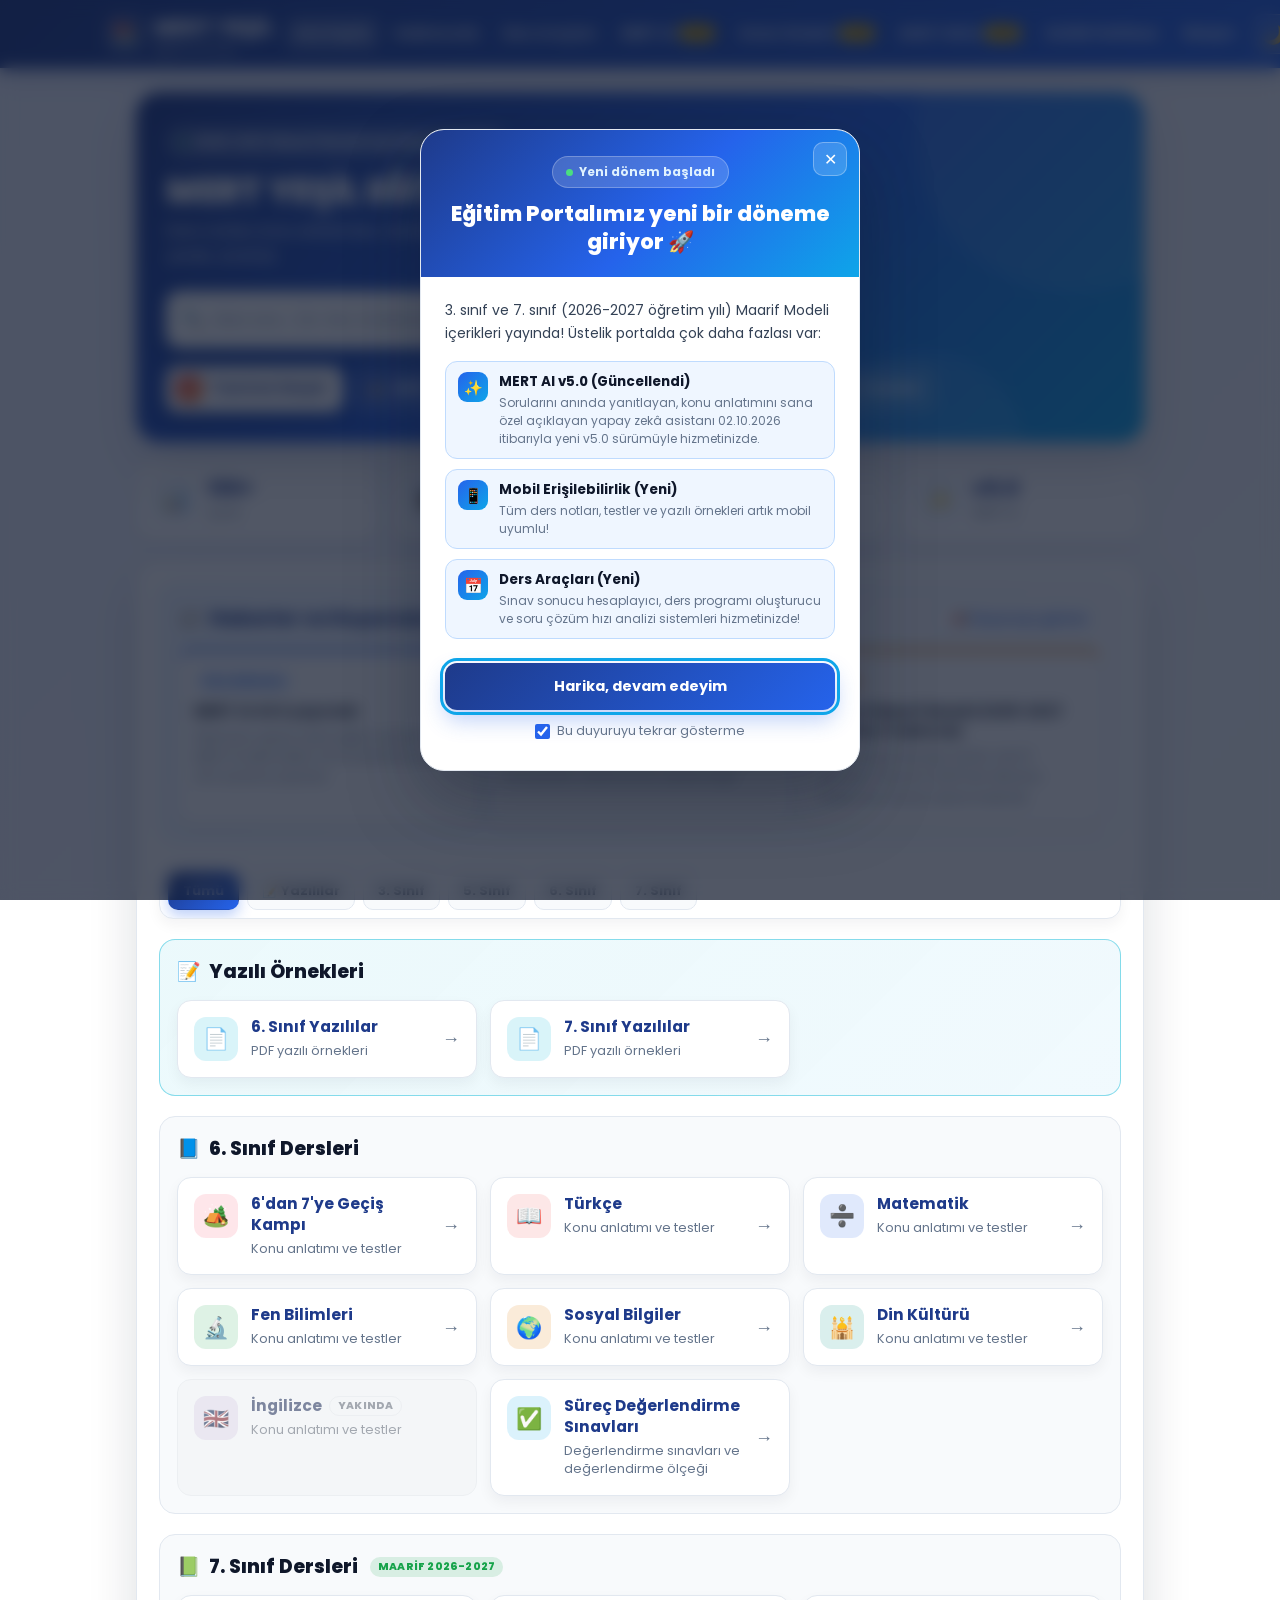
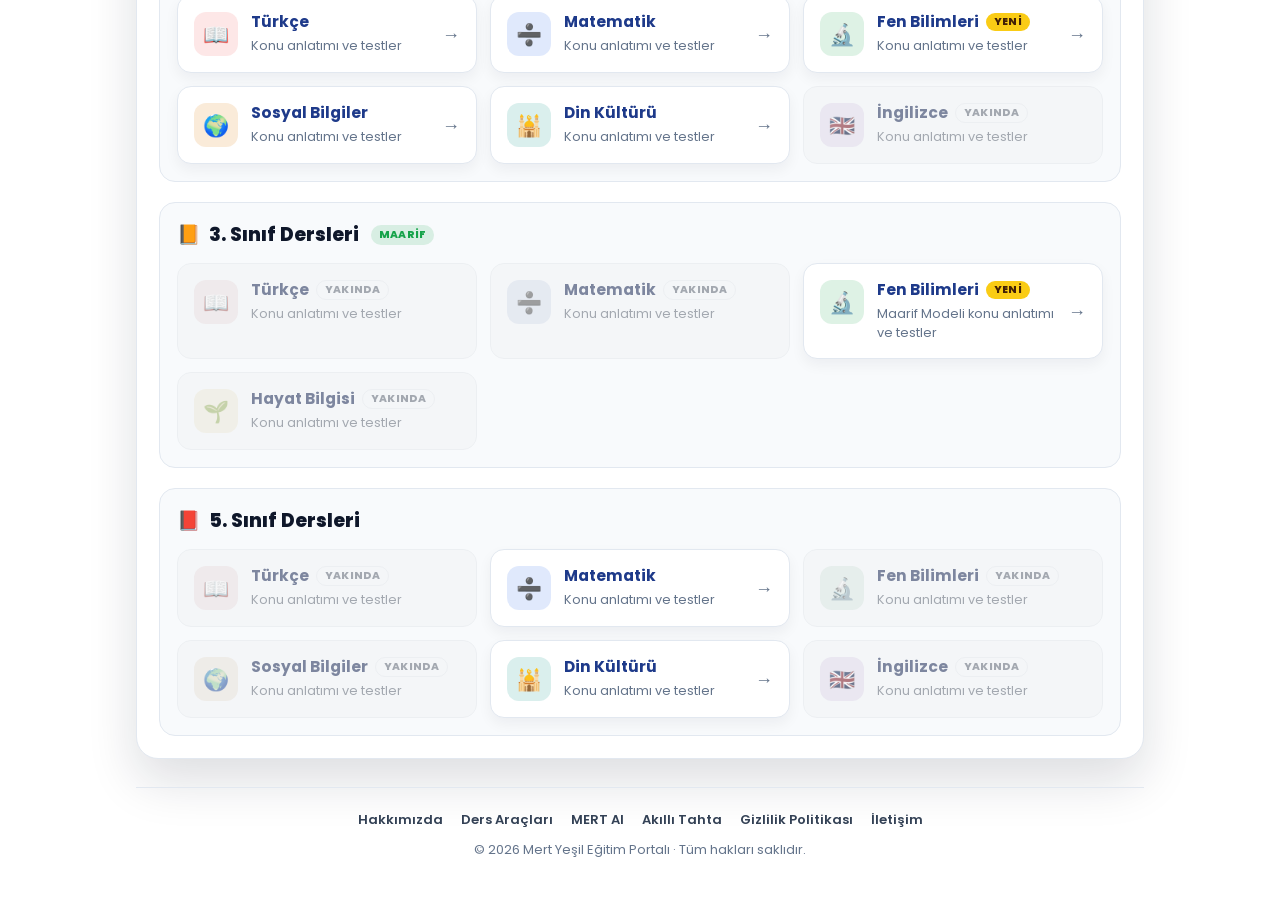
==== commit e002414c: "Add promotional video section and styles Added a promotional video section with modal functionality " ====
--- a/index.html
+++ b/index.html
@@ -421,6 +421,34 @@
 }
 .hizli-erisim a:hover{background:rgba(255,255,255,0.24);transform:translateY(-2px);}
 
+/* Tanıtımı izleyin butonu */
+.hizli-erisim .tanitim-buton{
+text-decoration:none;
+display:inline-flex;
+align-items:center;
+gap:9px;
+background:white;
+color:#1e3a8a;
+border:1px solid white;
+font-weight:800;
+font-size:13.5px;
+padding:9px 16px 9px 9px;
+border-radius:12px;
+cursor:pointer;
+box-shadow:0 10px 22px rgba(15,23,42,0.22);
+transition:transform .15s,box-shadow .15s;
+}
+.hizli-erisim .tanitim-buton:hover{background:white;transform:translateY(-2px);box-shadow:0 14px 28px rgba(15,23,42,0.3);}
+.tanitim-buton .oynat{
+width:26px;height:26px;
+border-radius:8px;
+background:linear-gradient(135deg,#ef4444,#f97316);
+color:white;
+display:flex;align-items:center;justify-content:center;
+font-size:11px;
+padding-left:2px;
+}
+
 /* İstatistikler */
 .istatistikler{
 display:grid;
@@ -958,6 +986,77 @@
 to{opacity:1;transform:scale(1) translateY(0);}
 }
 
+/* ========== TANITIM VİDEOSU PENCERESİ ========== */
+#videoArka{
+position:fixed;
+inset:0;
+background:rgba(2,6,23,0.85);
+backdrop-filter:blur(8px);
+-webkit-backdrop-filter:blur(8px);
+display:none;
+align-items:center;
+justify-content:center;
+z-index:9999;
+padding:20px;
+}
+#videoArka.acik{display:flex;}
+
+#videoKutu{
+width:100%;
+max-width:900px;
+background:#0b1220;
+border-radius:20px;
+overflow:hidden;
+box-shadow:0 30px 70px rgba(0,0,0,0.5);
+border:1px solid rgba(255,255,255,0.1);
+animation:duyuruAc .3s cubic-bezier(.2,.8,.2,1);
+}
+
+.video-ust{
+display:flex;
+align-items:center;
+justify-content:space-between;
+gap:12px;
+padding:12px 14px 12px 18px;
+background:linear-gradient(135deg,#1e3a8a,#2563eb);
+color:white;
+}
+.video-ust h2{font-size:16px;font-weight:800;}
+
+#videoKapat{
+width:34px;height:34px;
+flex:0 0 auto;
+border-radius:10px;
+border:1px solid rgba(255,255,255,0.3);
+background:rgba(255,255,255,0.15);
+color:white;
+font-size:16px;
+cursor:pointer;
+}
+#videoKapat:hover{background:rgba(255,255,255,0.28);}
+
+.video-cerceve{
+position:relative;
+width:100%;
+aspect-ratio:16/9;
+background:#000;
+}
+.video-cerceve iframe{
+position:absolute;
+inset:0;
+width:100%;
+height:100%;
+border:0;
+}
+
+.video-alt{
+padding:10px 16px;
+text-align:right;
+font-size:12.5px;
+}
+.video-alt a{color:#93c5fd;font-weight:600;text-decoration:none;}
+.video-alt a:hover{text-decoration:underline;}
+
 /* Kartların görünüme girişi */
 .gir{opacity:0;transform:translateY(14px);}
 .gir.gorundu{opacity:1;transform:none;transition:opacity .5s ease,transform .5s ease;}
@@ -1005,6 +1104,8 @@
 .logo small{display:none;}
 .istatistik{padding:12px;}
 .istatistik strong{font-size:17px;}
+#videoArka{padding:10px;}
+#videoKutu{border-radius:14px;}
 }
 
 @media (prefers-reduced-motion: reduce){
@@ -1018,7 +1119,7 @@
 }
 
 @media print{
-header,#yukariButon,.filtreler,.hero .arama-kutu,.hizli-erisim,#duyuruArka{display:none !important;}
+header,#yukariButon,.filtreler,.hero .arama-kutu,.hizli-erisim,#duyuruArka,#videoArka{display:none !important;}
 body{background:white;}
 }
 </style>
@@ -1076,6 +1177,22 @@
   </div>
 </div>
 
+<!-- ========== TANITIM VİDEOSU PENCERESİ ========== -->
+<div id="videoArka" role="dialog" aria-modal="true" aria-labelledby="videoBaslik">
+  <div id="videoKutu">
+    <div class="video-ust">
+      <h2 id="videoBaslik">🎬 Portal Tanıtımı</h2>
+      <button id="videoKapat" type="button" aria-label="Videoyu kapat">✕</button>
+    </div>
+    <div class="video-cerceve">
+      <iframe id="videoIframe" title="MERT YEŞİL Eğitim Portalı tanıtım videosu" allow="autoplay; fullscreen" allowfullscreen></iframe>
+    </div>
+    <div class="video-alt">
+      <a href="https://drive.google.com/file/d/1ETyK1dyu72M1FY89eLt7CDHNOp2HayI2/view?usp=drive_link" target="_blank" rel="noopener">Video açılmıyor mu? Google Drive'da izle ↗</a>
+    </div>
+  </div>
+</div>
+
 <!-- ========== ÜST MENÜ ========== -->
 <header>
 <div class="menu">
@@ -1091,7 +1208,8 @@
 <a href="hakkimizda.html">Hakkımızda</a>
 <a href="/araclar/">Ders Araçları</a>
 <a href="ai.html">MERT AI<span class="etiket-yeni">YENİ</span></a>
-<a href="/dersler/akillitahta.html">Akıllı Tahta<span class="etiket-yeni">YENİ</span></a>
+<a href="/mert-yesil-portal/">Sınav Sistemi<span class="etiket-yeni">YENİ</span></a>
+<a href="/dersler/akilli-tahta-modul">Akıllı Tahta<span class="etiket-yeni">YENİ</span></a>
 <a href="gizlilik.html">Gizlilik Politikası</a>
 <a href="iletisim.html">İletişim</a>
 </nav>
@@ -1121,16 +1239,17 @@
 </div>
 
 <div class="hizli-erisim">
+<a class="tanitim-buton" id="tanitimAc" href="https://drive.google.com/file/d/1ETyK1dyu72M1FY89eLt7CDHNOp2HayI2/view?usp=drive_link" target="_blank" rel="noopener"><span class="oynat" aria-hidden="true">▶</span> Tanıtımı İzleyin</a>
 <a href="ai.html"><span aria-hidden="true">🤖</span> MERT AI'a sor</a>
 <a href="/araclar/"><span aria-hidden="true">🧮</span> Ders Araçları</a>
-<a href="/dersler/akillitahta.html"><span aria-hidden="true">🖥️</span> Akıllı Tahta</a>
+<a href="/dersler/akilli-tahta-modul"><span aria-hidden="true">🖥️</span> Akıllı Tahta</a>
 <a href="#yazililar"><span aria-hidden="true">📝</span> Yazılılar</a>
 </div>
 </div>
 </section>
 
 <div class="istatistikler" aria-label="Portal istatistikleri">
-<div class="istatistik"><span class="ist-ikon" aria-hidden="true">📊</span><div><strong>125+</strong><span>içerik</span></div></div>
+<div class="istatistik"><span class="ist-ikon" aria-hidden="true">📊</span><div><strong>130+</strong><span>içerik</span></div></div>
 <div class="istatistik"><span class="ist-ikon" aria-hidden="true">🎓</span><div><strong>4</strong><span>sınıf düzeyi</span></div></div>
 <div class="istatistik"><span class="ist-ikon" aria-hidden="true">📚</span><div><strong id="aktifDersSayisi">–</strong><span>yayında ders</span></div></div>
 <div class="istatistik"><span class="ist-ikon" aria-hidden="true">✨</span><div><strong>v5.0</strong><span>MERT AI</span></div></div>
@@ -1499,15 +1618,48 @@
 duyuruArka.addEventListener("click", function(e){ if(e.target === duyuruArka) duyuruKapat(); });
 
 // Odak tuzağı: Tab ile pencere dışına çıkılmasın
-duyuruArka.addEventListener("keydown", function(e){
-  if(e.key !== "Tab") return;
-  var odaklanabilir = duyuruArka.querySelectorAll("button, input, a[href]");
-  var ilk = odaklanabilir[0], son = odaklanabilir[odaklanabilir.length-1];
-  if(e.shiftKey && document.activeElement === ilk){ e.preventDefault(); son.focus(); }
-  else if(!e.shiftKey && document.activeElement === son){ e.preventDefault(); ilk.focus(); }
-});
+function odakTuzagi(kap){
+  kap.addEventListener("keydown", function(e){
+    if(e.key !== "Tab") return;
+    var odaklanabilir = kap.querySelectorAll("button, input, a[href], iframe");
+    var ilk = odaklanabilir[0], son = odaklanabilir[odaklanabilir.length-1];
+    if(e.shiftKey && document.activeElement === ilk){ e.preventDefault(); son.focus(); }
+    else if(!e.shiftKey && document.activeElement === son){ e.preventDefault(); ilk.focus(); }
+  });
+}
+odakTuzagi(duyuruArka);
 
 if(oku("duyuruGoruldu") !== DUYURU_SURUM){ duyuruAc(); }
+
+/* ---------- Tanıtım videosu ---------- */
+// Google Drive "view" bağlantısı, sayfaya gömmek için "preview" biçimine çevrildi
+var VIDEO_URL = "https://drive.google.com/file/d/1ETyK1dyu72M1FY89eLt7CDHNOp2HayI2/preview";
+var videoArka = document.getElementById("videoArka");
+var videoIframe = document.getElementById("videoIframe");
+var videoKapatBtn = document.getElementById("videoKapat");
+var videoOncekiOdak = null;
+
+function videoAc(){
+  if(duyuruArka.classList.contains("acik")) duyuruKapat();
+  videoOncekiOdak = document.activeElement;
+  videoIframe.src = VIDEO_URL;          // video yalnızca açılınca yüklenir
+  videoArka.classList.add("acik");
+  document.body.style.overflow = "hidden";
+  videoKapatBtn.focus();
+}
+function videoKapat(){
+  if(!videoArka.classList.contains("acik")) return;
+  videoArka.classList.remove("acik");
+  videoIframe.src = "about:blank";      // kapatınca video durur
+  document.body.style.overflow = "";
+  if(videoOncekiOdak && videoOncekiOdak.focus) videoOncekiOdak.focus();
+}
+
+// Not: Drive gömme oynatıcısı birçok tarayıcıda çalışmadığı için buton artık videoyu yeni sekmede açıyor.
+// Video ileride YouTube'a veya sitenin kendi sunucusuna yüklenirse bu pencere yeniden kullanılabilir.
+videoKapatBtn.addEventListener("click", videoKapat);
+videoArka.addEventListener("click", function(e){ if(e.target === videoArka) videoKapat(); });
+odakTuzagi(videoArka);
 
 /* ---------- Ders sayıları ---------- */
 var bolumler = Array.prototype.slice.call(document.querySelectorAll(".class-section"));
@@ -1611,13 +1763,15 @@
 /* ---------- Klavye kısayolları ---------- */
 document.addEventListener("keydown", function(e){
   if(e.key === "Escape"){
+    if(videoArka.classList.contains("acik")){ videoKapat(); return; }
     if(duyuruArka.classList.contains("acik")){ duyuruKapat(); return; }
     if(anaMenu.classList.contains("acik")){ menuKapat(); menuButon.focus(); return; }
     if(document.activeElement === arama && arama.value){ arama.value = ""; uygula(); }
     return;
   }
   var yaziyor = /^(INPUT|TEXTAREA|SELECT)$/.test(document.activeElement.tagName);
-  if(e.key === "/" && !yaziyor && !duyuruArka.classList.contains("acik")){
+  var pencereAcik = duyuruArka.classList.contains("acik") || videoArka.classList.contains("acik");
+  if(e.key === "/" && !yaziyor && !pencereAcik){
     e.preventDefault();
     arama.focus();
     arama.scrollIntoView({block:"center"});
